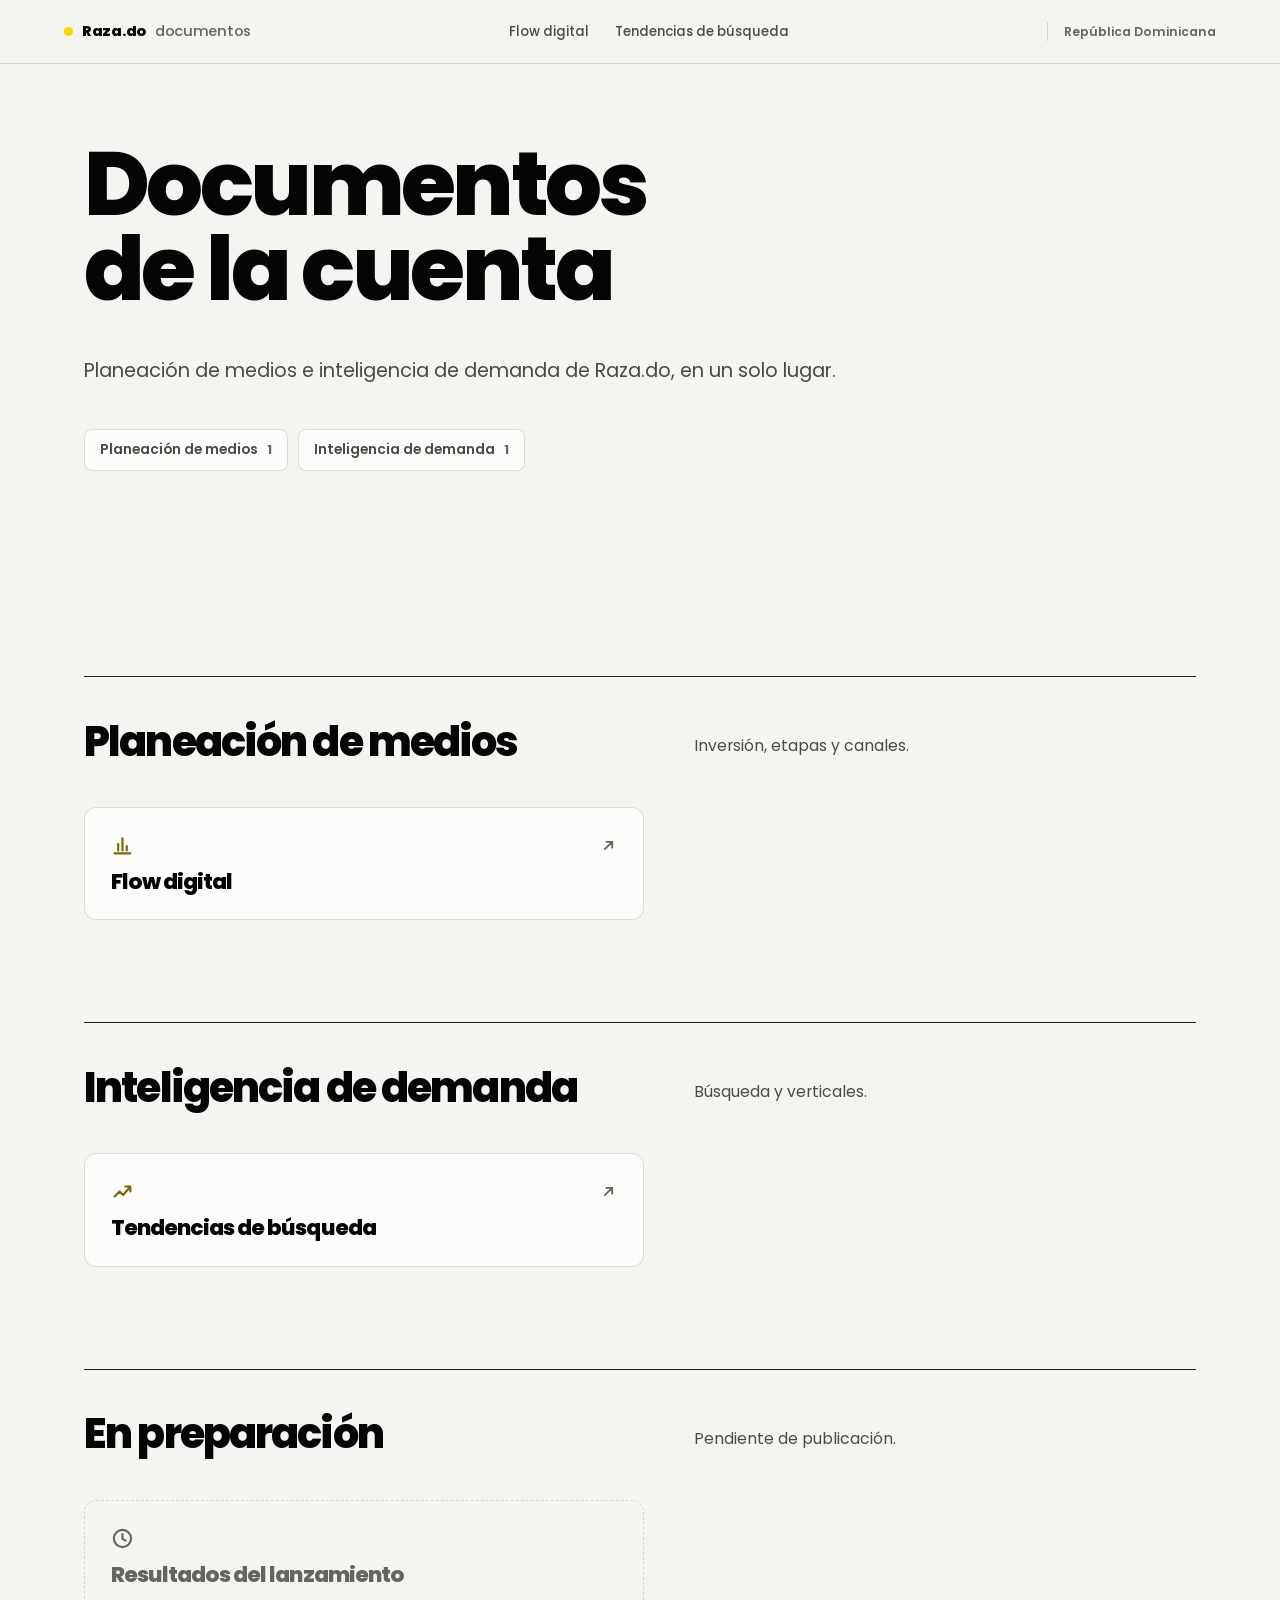
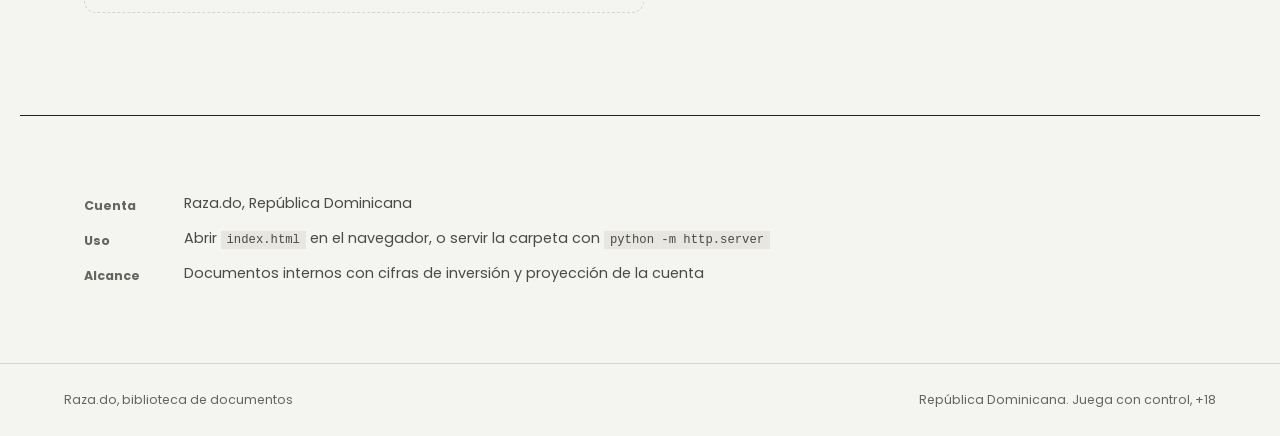
==== index.html @ d66d6b21 "Actualiza sistema visual y escenario de atribucion" ====
<!doctype html>
<html lang="es">
<head>
  <meta charset="utf-8">
  <meta name="viewport" content="width=device-width, initial-scale=1">
  <meta name="description" content="Índice de los documentos estratégicos de la cuenta Raza.do.">
  <meta name="robots" content="noindex, nofollow">
  <meta name="theme-color" content="#f4f4f1">
  <title>Raza.do | Documentos</title>
  <link rel="preconnect" href="https://fonts.gstatic.com" crossorigin>
  <link rel="stylesheet" href="https://fonts.googleapis.com/css2?family=Poppins:wght@400;500;600;700;800&display=swap">
  <link rel="stylesheet" href="assets/css/adcom.css">
  <script defer src="assets/js/adcom.js"></script>
</head>
<body>
<a class="skip-link" href="#planeacion">Ir a los documentos</a>

<header class="masthead">
  <a class="wordmark" href="index.html"><i></i>Raza.do <span>documentos</span></a>
  <nav aria-label="Documentos">
    <a href="flow-digital.html">Flow digital</a>
    <a href="tendencias-busqueda.html">Tendencias de búsqueda</a>
  </nav>
  <span class="stamp">República Dominicana</span>
</header>

<main id="top">

<section class="opening wrap">
  <h1>Documentos de la cuenta</h1>
  <p class="lede">Planeación de medios e inteligencia de demanda de Raza.do,
  en un solo lugar.</p>

  <nav class="categorias" aria-label="Categorías de documentos">
    <a href="#planeacion">Planeación de medios <b>1</b></a>
    <a href="#demanda">Inteligencia de demanda <b>1</b></a>
  </nav>
</section>

<section class="grupo wrap" id="planeacion">
  <div class="grupo-head">
    <h2>Planeación de medios</h2>
    <p>Inversión, etapas y canales.</p>
  </div>

  <div class="shelf">
    <a class="card card-breve" href="flow-digital.html">
      <span class="card-top">
        <svg class="ico ico-lg" aria-hidden="true"><use href="#i-grafico"></use></svg>
        <svg class="ico" aria-hidden="true"><use href="#i-abrir"></use></svg>
      </span>
      <h3>Flow digital</h3>
    </a>
  </div>
</section>

<section class="grupo wrap" id="demanda">
  <div class="grupo-head">
    <h2>Inteligencia de demanda</h2>
    <p>Búsqueda y verticales.</p>
  </div>

  <div class="shelf">
    <a class="card card-breve" href="tendencias-busqueda.html">
      <span class="card-top">
        <svg class="ico ico-lg" aria-hidden="true"><use href="#i-tendencia"></use></svg>
        <svg class="ico" aria-hidden="true"><use href="#i-abrir"></use></svg>
      </span>
      <h3>Tendencias de búsqueda</h3>
    </a>
  </div>
</section>

<section class="grupo wrap" id="preparacion">
  <div class="grupo-head">
    <h2>En preparación</h2>
    <p>Pendiente de publicación.</p>
  </div>

  <div class="shelf">
    <div class="card card-breve is-empty">
      <span class="card-top">
        <svg class="ico ico-lg" aria-hidden="true"><use href="#i-reloj"></use></svg>
      </span>
      <h3>Resultados del lanzamiento</h3>
    </div>
  </div>
</section>

<section class="colophon wrap">
  <dl>
    <dt>Cuenta</dt><dd>Raza.do, República Dominicana</dd>
    <dt>Uso</dt>
    <dd>Abrir <code>index.html</code> en el navegador, o servir la carpeta con
    <code>python -m http.server</code></dd>
    <dt>Alcance</dt>
    <dd>Documentos internos con cifras de inversión y proyección de la cuenta</dd>
  </dl>
</section>

</main>

<footer class="footer">
  <span>Raza.do, biblioteca de documentos</span>
  <span>República Dominicana. Juega con control, +18</span>
</footer>

</body>
</html>
---- assets/css/adcom.css ----
/* ============================================================================
   Sistema de diseño Adcom · documentos de cliente
   ----------------------------------------------------------------------------
   Poppins, el amarillo de Adcom, y DOS SUELOS: papel o tinta.

   Cada documento elige uno, en el <html>:

     <html lang="es">                      papel  (el suelo por defecto)
     <html lang="es" data-suelo="tinta">   tinta

   Los dos vienen de la casa: el framework del área digital es tinta, genius
   es papel. La estructura, la escala, los contenedores, el índice y el
   vocabulario son idénticos en los dos. Solo cambia el juego de tokens.

   LO QUE SIGUE PROHIBIDO es alternar dentro de un documento. Ese era el
   defecto de raza: oscuro, claro, oscuro, y el lector sentía que lo habían
   cambiado de sitio. Para un único momento invertido está `.slab`, una vez
   por documento, y en tinta se invierte al revés solo.

   ESTE ARCHIVO ES LA FUENTE DE VERDAD. Vive en adcom/sistema/adcom.css.
   Las copias en cada repo (assets/css/adcom.css) se generan con sync.ps1.
   No edites una copia: se sobrescribe en el siguiente sync.

   Cómo hacer un ajuste: DESIGN.md, sección "Cómo cambiar algo".
   El archivo tiene dos mitades:
     1. El vocabulario canónico. Es lo que se escribe en documentos nuevos.
     2. La capa de compatibilidad (al final). Neutraliza los nombres de clase
        de los informes viejos, para migrarlos sin reescribir su HTML.
   ========================================================================= */

/* @tokens:inicio — desde aquí hasta @tokens:fin, sync.ps1 extrae
   assets/css/adcom-tokens.css: SOLO los tokens, sin una sola regla de
   componente ni de elemento. Es lo que enlazan los documentos legados, que
   traen su propio CSS completo y no pueden recibir encima el `table`, el
   `img` ni el `h1..h4` del sistema sin que se les mueva el suelo.
   No metas reglas aquí dentro: se copian a los catorce repos. */
:root{
  /* --- marca Adcom (bloqueada, idéntica en los dos suelos) ---
     El amarillo viene del framework del área digital, que es la declaración
     canónica de la marca. Coincide con genius. El #FFC000 que aparece en
     gana, uan, yajuego y westfield es deriva y se corrige al migrar. */
  --accent:#ffd400;
  --accent-hi:#ffdf3d;          /* el amarillo al pasar el cursor */
  --accent-ink:#3d3300;         /* texto SOBRE el amarillo · 8.8:1 en los dos */

  /* ======================= SUELO PAPEL (por defecto) =======================
     Contrastes medidos, no estimados. */
  --ground:#f4f4f1;
  --fg:#050505;                 /* 18.5:1 */
  --fg-secondary:#4a4a47;       /* 8.1:1 · prosa secundaria, pasa AAA */
  --fg-muted:#656560;           /* 5.3:1 sobre el suelo y 4.7:1 sobre --sunken.
                                   Tiene que pasar en las dos: las etiquetas
                                   viven también en filas y listas activas. */
  --raised:#fcfcfa;             /* superficie elevada: la ficha */
  --sunken:#e7e6e1;             /* superficie hundida: la pista de una barra */
  --rule:rgba(5,5,5,.13);       /* regla que separa sin llamar la atención */
  --rule-strong:rgba(5,5,5,.88);/* regla que abre una sección */
  --scroll-thumb:#c6c5be;

  /* Sobre papel el amarillo de marca da 1.3:1: es inservible como texto o
     como relleno de barra. Para eso existe --accent-fg. */
  --accent-fg:#7d6800;          /* el amarillo cuando es dato o texto · 4.9:1 */
  --neg:#c2261c;                /* 5.3:1 · el dato que está mal */
  --pos:#16693a;                /* 6.1:1 · el dato que está bien */

  /* el único momento invertido de la página: el otro suelo */
  --inv-ground:#050505;
  --inv-fg:#f4f4f1;
  --inv-secondary:#aaa9a4;
  --inv-rule:rgba(244,244,241,.18);
  --inv-rule-strong:rgba(244,244,241,.85);
  --inv-accent:#ffd400;         /* sobre el slab oscuro el amarillo da 14.2:1 */

  /* --- escala de gráfico (reservada) ---
     Tres ranuras categóricas para un gráfico de varias series. NO es la
     marca: el amarillo no entra aquí, porque el lector no sabría cuándo el
     amarillo significa Adcom y cuándo significa "serie 2".
     Validada sobre todos los pares: ver DESIGN.md. */
  --serie-1:#2a78d6;
  --serie-2:#eb6834;
  --serie-3:#1baf7a;
  --serie-fg:#050505;           /* texto encima de una serie · 6.4 / 4.6 / 7.2:1 */

  /* --- rampa secuencial ---
     Para un ORDEN, no para identidades: un embudo, una escala de intensidad,
     una serie de etapas. Corre del suelo hacia el primer plano.
     Regla de texto, idéntica en los dos suelos porque la rampa siempre va en
     la misma dirección: los pasos 1 a 3 llevan --fg, el paso 4 lleva --ground.
     Medido en papel: 16.3, 11.5, 7.1 y 8.1:1. */
  --ramp-1:#e7e6e1;
  --ramp-2:#c4c3bc;
  --ramp-3:#9a9992;
  --ramp-4:#4a4a47;

  /* --- el shell de navegación lateral ---
     Mueble persistente, no contenido: los documentos de educación con menú
     lateral (rutas, tableros) llevan un riel de navegación fijo que NO seguía
     el suelo del documento en el original (sidebar negra con .main blanco), y
     aquí tampoco lo sigue. No es el mismo concepto que `.slab` — el slab es un
     momento de contenido, una vez por documento; el shell es la estructura de
     navegación, siempre presente mientras el documento tiene menú lateral.
     Contraste medido: 17.6:1, 5.6:1, 13.6:1. */
  --shell-bg:#0d0d0c;
  --shell-fg:#f4f4f1;
  --shell-fg-muted:#8a8a86;
  --shell-rule:rgba(244,244,241,.12);
  --shell-active:rgba(244,244,241,.08);

  /* --- forma ---
     Un sistema de forma con dos roles declarados, no una mezcla al gusto:
       superficies y medios  ->  --radius
       controles compactos   ->  --radius-sm
       marcas de dato        ->  0, siempre (una barra cuadrada mide mejor)
     Viene del framework del área digital (20/12px), un poco más contenido. */
  --radius:12px;
  --radius-sm:8px;

  /* --- piso tipografico ---
     Nada funcional por debajo de --fs-min, y nada de prosa por debajo de
     --fs-body-min. No era regla escrita y los informes bajaban a 9.5px en
     cabeceras de tabla y etiquetas de eje: ilegible en pantalla y peor
     impreso. El piso se fija en rem para que respete el zoom del navegador. */
  --fs-min:.75rem;              /* 12px · etiquetas, cabeceras, ejes */
  --fs-body-min:.8rem;          /* 12.8px · prosa, notas al pie, subtextos.
                                   Era .82rem. Se baja a .8 porque es lo que
                                   usa raza en sus notas de ficha, y dos
                                   decimas de pixel no son una diferencia de
                                   legibilidad: tener DOS valores para el
                                   mismo piso si lo es. */         /* 13px · prosa, notas al pie, subtextos */

  /* --- escala de titular ---
     El techo son 6rem y el tracking no baja de -.04em: por debajo de ahí las
     letras pierden su forma. Se llega a "fuerte" con TAMAÑO y peso, y con
     copy corto, no apretando el tracking. */
  --fs-display:clamp(2.6rem,7vw,6rem);
  --tk-display:-.04em;
  --lh-display:.95;


  /* --- escala de espacio ---
     Siete pasos, y cada uno tiene un trabajo. Antes había 67 valores
     verticales distintos, 40 de ellos clamp(): pares como
     clamp(18px,2.4vw,26px) y clamp(16px,2vw,26px) hacían lo mismo con 2px de
     diferencia, invisibles para el lector y caros de mantener.

     Es el mismo arreglo que el framework del área digital hizo con su
     tipografía, por la misma razón.

     La regla de jerarquía: más espacio ARRIBA de un encabezado que abajo.
     Una sección abre con --s-7 y separa su encabezado del contenido con
     --s-5, así que la apertura siempre gana. */
  --s-1:4px;                     /* dentro de una línea: icono a texto */
  --s-2:8px;                     /* dentro de un grupo: etiqueta a dato */
  --s-3:14px;                    /* elemento a elemento dentro de una ficha */
  --s-4:clamp(18px,2.4vw,26px);  /* ficha a ficha, fila a fila */
  --s-5:clamp(26px,3.4vw,44px);  /* bloque a bloque, encabezado a contenido */
  --s-6:clamp(44px,6vw,84px);    /* apertura de una sección o de una portada */
  --s-7:clamp(72px,8vw,128px);   /* entre franjas */
  --s-col:clamp(24px,4vw,64px);  /* separación entre columnas anchas */

  /* --- la tipografía ---
     Va como token para que viaje a la capa adoptable: es la señal más
     visible de que un documento es de la casa, y era justo la que no
     llegaba a los documentos que solo pueden recibir tokens. */
  --fuente:Poppins,ui-sans-serif,-apple-system,"Segoe UI",sans-serif,
    "Segoe UI Emoji","Apple Color Emoji","Noto Color Emoji";
  --fuente-mono:ui-monospace,SFMono-Regular,Menlo,Consolas,monospace;

  /* --- medida y ritmo (idéntico en los dos suelos) --- */
  --measure:68ch;               /* medida de lectura */
  --gutter:clamp(20px,5vw,72px);
  --max:1240px;
  --step:var(--s-7);            /* alias heredado del paso de franja */
  --ease:cubic-bezier(.2,.7,.3,1);
  color-scheme:light;

  /* --- alias heredados ---
     El vocabulario se escribió con --ink y --paper. Se quedan como alias de
     los roles para no reescribir catorce repos, y para que un documento que
     cambia de suelo funcione sin tocar una línea de su CSS propio. */
  --ink:var(--fg);
  --paper:var(--ground);
  --ink-secondary:var(--fg-secondary);
  --ink-muted:var(--fg-muted);
  --accent-deep:var(--accent-fg);
  --inv-text:var(--inv-fg);
  /* --- enfasis del titular ---
     Se declara como token, no como selector de ancestro: el valor que
     hereda un <em> es el del suelo MAS CERCANO, que es justo lo que
     hace falta en un documento con franjas de los dos suelos. */
  --em-fg:var(--fg);
  --em-bg:linear-gradient(transparent 58%, var(--accent) 58%);
  --em-pad:.06em

}

/* Suelo papel declarado a mano: hace falta para una franja clara dentro de un
   documento en tinta. Repite los valores de :root a propósito, porque una
   franja no puede depender de cuál sea el suelo de la página que la contiene. */
[data-suelo="papel"],.section-light,.s-light{
  --ground:#f4f4f1;
  --fg:#050505;
  --fg-secondary:#4a4a47;
  --fg-muted:#656560;
  --raised:#fcfcfa;
  --sunken:#e7e6e1;
  --rule:rgba(5,5,5,.13);
  --rule-strong:rgba(5,5,5,.88);
  --scroll-thumb:#c6c5be;
  --accent-fg:#7d6800;
  --neg:#c2261c;
  --pos:#16693a;
  --inv-ground:#050505;
  --inv-fg:#f4f4f1;
  --inv-secondary:#aaa9a4;
  --inv-rule:rgba(244,244,241,.18);
  --inv-rule-strong:rgba(244,244,241,.85);
  --inv-accent:#ffd400;
  --serie-1:#2a78d6;
  --serie-2:#eb6834;
  --serie-3:#1baf7a;
  --serie-fg:#050505;
  --ramp-1:#e7e6e1;
  --ramp-2:#c4c3bc;
  --ramp-3:#9a9992;
  --ramp-4:#4a4a47;
  color-scheme:light;
  /* Los alias se REDECLARAN en cada suelo a proposito. Un alias es una
     sustitucion que se resuelve donde se declara: si solo vive en :root,
     su valor queda congelado en el suelo de la raiz y una franja del otro
     suelo lo hereda ya resuelto, con el color contrario. */
  --ink:var(--fg);
  --paper:var(--ground);
  --ink-secondary:var(--fg-secondary);
  --ink-muted:var(--fg-muted);
  --accent-deep:var(--accent-fg);
  --inv-text:var(--inv-fg);
  /* --- enfasis del titular ---
     Se declara como token, no como selector de ancestro: el valor que
     hereda un <em> es el del suelo MAS CERCANO, que es justo lo que
     hace falta en un documento con franjas de los dos suelos. */
  --em-fg:var(--fg);
  --em-bg:linear-gradient(transparent 58%, var(--accent) 58%);
  --em-pad:.06em
}

/* ========================== SUELO TINTA ===================================
   Los mismos roles, resueltos contra un suelo oscuro. Se activa con
   data-suelo="tinta" en el <html>. Nada más cambia. */
[data-suelo="tinta"],.section-dark,.s-dark{
  --ground:#050505;
  --fg:#f4f4f1;                 /* 18.5:1 · nunca #fff puro */
  --fg-secondary:#aaa9a4;       /* 8.7:1 · el mismo que usa el .slab de genius */
  --fg-muted:#949289;           /* 6.5:1 sobre el suelo y 4.9:1 sobre --sunken */
  --raised:#141413;
  --sunken:#262624;
  --rule:rgba(244,244,241,.18);
  --rule-strong:rgba(244,244,241,.85);
  --scroll-thumb:#3a3a37;

  /* Aquí el amarillo de marca YA es legible: 14.2:1 sobre el suelo. El
     amarillo de dato y el de marca son el mismo, y por eso este suelo se ve
     más asertivo que el papel. Es la razón de ser de este suelo. */
  --accent-fg:var(--accent);
  --neg:#ff6b6b;                /* 7.3:1 · #c2261c se queda en 3.5:1 aquí */
  --pos:#2fb574;                /* 7.7:1 · #16693a se queda en 3.0:1 aquí */

  --inv-ground:#f4f4f1;
  --inv-fg:#050505;
  --inv-secondary:#4a4a47;
  --inv-rule:rgba(5,5,5,.16);
  --inv-rule-strong:rgba(5,5,5,.88);
  --inv-accent:#7d6800;         /* aquí el slab es CLARO: el amarillo de marca
                                   daría 1.3:1 encima, así que va el profundo */

  /* los mismos tres hues, escalonados para el suelo oscuro */
  --serie-1:#3987e5;
  --serie-2:#d95926;
  --serie-3:#199e70;
  --serie-fg:#050505;           /* 5.6 / 5.3 / 6.0:1 */

  /* la misma rampa, del suelo oscuro hacia el primer plano claro.
     Medido: 13.8, 9.7, 4.9 y 8.7:1 con la misma regla de texto. */
  --ramp-1:#262624;
  --ramp-2:#3f3e3b;
  --ramp-3:#6b6a64;
  --ramp-4:#aaa9a4;

  color-scheme:dark;
  /* Los alias se REDECLARAN en cada suelo a proposito. Un alias es una
     sustitucion que se resuelve donde se declara: si solo vive en :root,
     su valor queda congelado en el suelo de la raiz y una franja del otro
     suelo lo hereda ya resuelto, con el color contrario. */
  --ink:var(--fg);
  --paper:var(--ground);
  --ink-secondary:var(--fg-secondary);
  --ink-muted:var(--fg-muted);
  --accent-deep:var(--accent-fg);
  --inv-text:var(--inv-fg);
  /* Aqui el amarillo si puede ser texto: 14.2:1 sobre el suelo. Es el
     enfasis que tenia el raza original. */
  --em-fg:var(--accent);
  --em-bg:none;
  --em-pad:0
}
/* @tokens:fin */

/* ---------------------------------------------------------------- base --- */
*,*::before,*::after{box-sizing:border-box}
html{-webkit-text-size-adjust:100%}
@media (prefers-reduced-motion:no-preference){ html{scroll-behavior:smooth} }

body{
  margin:0;
  background:var(--paper);
  color:var(--ink);
  font-family:var(--fuente);
  font-size:17px;
  line-height:1.6;
  -webkit-font-smoothing:antialiased
}

/* Las superficies que no dibujamos también son parte del diseño.
   Selección, caret, scrollbar y anillo de foco vienen con defaults del
   navegador que no pertenecen a ningún sistema. Se visten desde la paleta. */
::selection{background:var(--accent); color:var(--accent-ink)}
html{caret-color:var(--ink); accent-color:var(--ink)}
::-webkit-scrollbar{width:12px; height:12px}
::-webkit-scrollbar-track{background:var(--sunken)}
::-webkit-scrollbar-thumb{background:var(--scroll-thumb); border:3px solid var(--sunken); border-radius:99px}
::-webkit-scrollbar-thumb:hover{background:var(--ink-secondary)}
html{scrollbar-color:var(--scroll-thumb) var(--sunken); scrollbar-width:thin}
:focus-visible{outline:2px solid var(--ink); outline-offset:3px; border-radius:2px}

img{display:block; max-width:100%}
h1,h2,h3,h4{margin:0; font-weight:800; letter-spacing:-.045em; line-height:1.03; text-wrap:balance}
p{margin:0; text-wrap:pretty}
strong,b{font-weight:700}
a{color:inherit; text-decoration-thickness:1px; text-underline-offset:3px}
button,input,select,textarea{font:inherit}
.tnum{font-variant-numeric:tabular-nums}
.sr-only{position:absolute; width:1px; height:1px; padding:0; margin:-1px;
  overflow:hidden; clip:rect(0 0 0 0); white-space:nowrap; border:0}

/* Que las anclas de categoría no queden debajo de la cabecera fija. */
[id]{scroll-margin-top:88px}

.skip-link{
  position:fixed; top:10px; left:10px; z-index:120; transform:translateY(-180%);
  background:var(--accent); color:var(--accent-ink); padding:12px 18px;
  border-radius:var(--radius-sm);
  font-weight:600; font-size:.85rem; text-decoration:none
}
.skip-link:focus{transform:translateY(0)}

/* ------------------------------------------------------------- cabecera --- */
.masthead{
  position:sticky; top:0; z-index:60;
  display:flex; align-items:center; justify-content:space-between; gap:24px;
  height:64px; padding-inline:var(--gutter);
  background:color-mix(in srgb, var(--paper) 86%, transparent);
  backdrop-filter:blur(14px); -webkit-backdrop-filter:blur(14px);
  border-bottom:1px solid var(--rule)
}
.wordmark{
  display:inline-flex; align-items:center; gap:9px; text-decoration:none;
  font-weight:800; font-size:.92rem; letter-spacing:-.02em; white-space:nowrap
}
.wordmark i{width:9px; height:9px; border-radius:50%; background:var(--accent); flex:0 0 auto}
.wordmark img{height:20px; width:auto; flex:0 0 auto}
.wordmark span{color:var(--ink-muted); font-weight:500}
.masthead nav{display:flex; gap:var(--s-4); font-size:.83rem; font-weight:500; min-width:0}
.masthead nav a{color:var(--ink-secondary); text-decoration:none; white-space:nowrap;
  transition:color .2s var(--ease)}
.masthead nav a:hover{color:var(--ink)}
.masthead nav a[aria-current]{color:var(--ink); font-weight:700}
.masthead .stamp{font-size:.76rem; font-weight:600; color:var(--ink-muted);
  border-left:1px solid var(--rule); padding-left:16px; white-space:nowrap}
@media (max-width:1000px){ .masthead nav{display:none} }
@media (max-width:520px){ .masthead .stamp{display:none} }

/* volver al índice desde un documento interno */
.al-indice{
  display:inline-flex; align-items:center; gap:8px; text-decoration:none;
  font-size:.82rem; font-weight:700; color:var(--ink-secondary);
  transition:color .2s var(--ease)
}
.al-indice:hover{color:var(--ink)}

/* --------------------------------------------------------------- iconos ---
   Iconos DIBUJADOS, no glifos. Un `↗` o un `!` de texto se renderiza con la
   fuente de cada sistema: cambia de peso, de tamaño y a veces sale en color de
   emoji. Un icono del sistema tiene un solo trazo y hereda el color del texto.

   El juego vive en adcom.js, que inyecta un <symbol> por icono una sola vez.
   Se usa así, y el rótulo de texto SIEMPRE va al lado:

     <span class="go">Abrir <svg class="ico" aria-hidden="true">
       <use href="#i-abrir"></use></svg></span>

   Si el JS no corre no hay icono, y no pasa nada: son decorativos y el texto
   dice lo mismo. Por eso van aria-hidden y nunca solos. */
.ico{
  width:1em; height:1em; flex:0 0 auto;
  fill:none; stroke:currentColor; stroke-width:1.7;
  stroke-linecap:round; stroke-linejoin:round;
  vertical-align:-.12em
}
.ico-sm{width:.85em; height:.85em}
.ico-lg{width:1.35em; height:1.35em; stroke-width:1.5}

/* -------------------------------------------------------------- botones ---
   Rectangulares, como todo el sistema. El primario es tinta llena (papel
   sobre tinta, 18.5:1); el fantasma es una regla. Ninguno usa el amarillo
   de fondo: a 1.3:1 el borde del botón desaparecería. */
.button{
  display:inline-flex; align-items:center; justify-content:center; gap:10px;
  min-height:46px; padding:0 20px; border:1px solid var(--ink);
  border-radius:var(--radius-sm);
  font-size:.86rem; font-weight:700; text-decoration:none; cursor:pointer;
  white-space:nowrap;
  transition:background .2s var(--ease), color .2s var(--ease)
}
.button-primary{background:var(--accent); border-color:var(--accent); color:var(--accent-ink)}
.button-primary:hover{background:var(--accent-hi); border-color:var(--accent-hi)}
.button-ghost{background:none; color:var(--ink)}
.button-ghost:hover{background:var(--sunken)}
.button[disabled]{opacity:.45; cursor:not-allowed}
.acciones{display:flex; flex-wrap:wrap; gap:12px}

/* -------------------------------------------------------------- franjas ---
   Un documento largo se lee mejor por capítulos, y la franja ES el capítulo:
   una sección que declara su propio suelo y lo pinta de borde a borde.

     <section class="franja" data-suelo="tinta">
       <div class="wrap"> ... </div>
     </section>

   Los tokens se heredan, así que todo lo de adentro (fichas, barras, tablas,
   gráficos, el amarillo de dato) resuelve con el contraste correcto sin
   escribir una regla más.

   LA REGLA: la franja es un ritmo, no un parche.
     · Alterna de forma regular, no aleatoria. Si el lector no puede predecir
       el patrón, siente que lo cambiaron de sitio: ese era el problema de
       raza, no el color.
     · Cada franja tiene contenido para leerse como capítulo. Dos párrafos en
       otro suelo no son un capítulo, son una raya.
     · Dos franjas seguidas del mismo suelo son una sola franja.
     · El `.slab` es otra cosa: un momento invertido dentro de una franja, una
       vez por documento. No se usan los dos para lo mismo. */
[data-suelo],.section-dark,.section-light,.s-dark,.s-light{
  background:var(--ground); color:var(--fg)
}
.franja{padding-block:var(--step)}
/* la primera franja del documento arranca pegada a la cabecera */
main > .franja:first-child{padding-top:var(--s-6)}

/* ----------------------------------------------------------- estructura --- */
.wrap{max-width:var(--max); margin-inline:auto; padding-inline:var(--gutter)}
.band{padding-block:var(--step)}
.band + .band{padding-top:0}
.lede{max-width:var(--measure); color:var(--ink-secondary); font-size:1.075rem}
.note{max-width:var(--measure); color:var(--ink-muted); font-size:.9rem; line-height:1.55}
.head{margin-bottom:var(--s-5)}
.head h2{font-size:clamp(1.9rem,4.2vw,3.4rem); max-width:20ch}
.head .lede{margin-top:18px}
.divider{border:0; border-top:1px solid var(--rule-strong); margin:0 0 var(--s-5)}

/* ------------------------------------------------------------- portada --- */
.opening{padding-top:var(--s-6); padding-bottom:var(--step)}
/* El titular de portada usa la escala de display: grande, pesado y corto.
   `text-wrap:balance` reparte las líneas, así que no hace falta partirlo a
   mano con <br>. */
.opening h1,.display{
  font-size:var(--fs-display);
  letter-spacing:var(--tk-display);
  line-height:var(--lh-display);
  max-width:18ch
}
/* --------------------------------------------------------------- énfasis ---
   Una palabra destacada dentro de un titular. Nunca con otra familia ni con
   una itálica suelta: eso se lee como error, no como énfasis.

   Cada suelo lleva su versión, y no por gusto:
     papel  ->  subrayado de acento. El amarillo da 1.3:1 como texto aquí.
     tinta  ->  el amarillo directo. Da 14.2:1, y es el énfasis que tenía el
                raza original ("Tres resultados posibles" en amarillo). */
/* Sin lista de clases de contenedor. La lista anterior nombraba doce
   envoltorios (.opening, .head, .hero, .trends-hero, .s-head...) y por eso
   fallaba: el <em> de `section.rule-intro` en raza no estaba en la lista, se
   quedaba sin regla y salia en italica suelta, que es justo lo que el sistema
   prohibe. Mantener una lista de nombres de contenedor ES el problema de los
   ochenta documentos con ochenta nombres. Un <em> dentro de un titular es un
   enfasis, y punto. */
:is(h1,h2,h3,.display) em,.portada h1 em{
  font-style:normal;
  color:var(--em-fg);
  background:var(--em-bg);
  padding-inline:var(--em-pad);
  box-decoration-break:clone; -webkit-box-decoration-break:clone
}
.opening .lede{margin-top:var(--s-5); font-size:clamp(1.05rem,1.55vw,1.22rem);max-width:var(--measure)}
.opening-meta{
  display:flex; flex-wrap:wrap; gap:22px var(--s-col);
  margin-top:var(--s-5); padding-top:22px; border-top:1px solid var(--rule);
  font-size:.82rem; color:var(--ink-muted)
}
.opening-meta div{display:grid; gap:3px}
.opening-meta b{font-weight:700; color:var(--ink); font-size:1.05rem;
  font-variant-numeric:tabular-nums; letter-spacing:-.03em}

/* =========================================================================
   ÍNDICE CON CATEGORÍAS
   La navegación de categorías no es decoración: lleva el conteo real y salta
   al grupo. Por eso se queda, mientras que la etiqueta numerada (01/02/03)
   se fue: el orden de los grupos no le dice nada al lector.
   ========================================================================= */
.categorias{
  display:flex; flex-wrap:wrap; gap:10px;
  margin-top:var(--s-5)
}
.categorias a{
  display:inline-flex; align-items:baseline; gap:9px; text-decoration:none;
  padding:9px 15px; border:1px solid var(--rule); border-radius:var(--radius-sm);
  background:var(--raised);
  font-size:.86rem; font-weight:600; color:var(--ink-secondary);
  transition:border-color .2s var(--ease), color .2s var(--ease)
}
.categorias a:hover{border-color:var(--ink); color:var(--ink)}
.categorias a b{font-weight:700; font-size:.78rem; color:var(--ink-muted);
  font-variant-numeric:tabular-nums}
.categorias a:hover b{color:var(--accent-deep)}
/* la categoría que el lector tiene en pantalla. adcom.js pone el atributo. */
.categorias a[aria-current]{border-color:var(--ink); color:var(--ink);
  box-shadow:inset 0 -2px 0 var(--accent)}
.categorias a[aria-current] b{color:var(--accent-deep)}

/* un grupo de documentos: la categoría */
.grupo{padding-block:var(--step)}
.grupo + .grupo{padding-top:0}
.grupo-head{
  display:grid; gap:14px; align-items:end;
  padding-top:var(--s-5); margin-bottom:var(--s-5);
  border-top:1px solid var(--rule-strong)
}
.grupo-head h2{font-size:clamp(1.6rem,3.4vw,2.6rem)}
.grupo-head p{max-width:var(--measure); color:var(--ink-secondary); font-size:.98rem}
@media (min-width:900px){
  .grupo-head{grid-template-columns:minmax(0,1fr) minmax(0,.9fr);
    gap:var(--s-col)}
  .grupo-head p{padding-bottom:.35em}
}

/* @tipografia:inicio — la UNICA regla de elemento desnudo de la capa
   adoptable, y va aquí a propósito.

   El resto de esta capa está acotado por clase porque un documento legado
   trae sus tablas, sus titulares y sus tarjetas ya resueltos, y una regla
   sobre `table` o `img` le movería cosas que estaban bien. La familia del
   cuerpo es distinta: es precisamente lo que se quiere estandarizar, y es la
   señal más visible de que un documento pertenece a la casa. Un documento
   que declare su propia familia sigue ganando, porque su hoja carga después.

   Hace falta enlazar la fuente en el <head> del documento:
     <link rel="preconnect" href="https://fonts.gstatic.com" crossorigin>
     <link rel="stylesheet" href="https://fonts.googleapis.com/css2?family=Poppins:wght@400;500;600;700;800&display=swap">
   Sin el enlace, la pila cae en la del sistema operativo y no falla nada,
   pero el documento no se ve de la casa. */
body{font-family:var(--fuente)}
/* En el telefono una tabla ancha se desplaza DENTRO DE SI, no arrastra la
   pagina. El sistema le pone min-width:620px para que las columnas no se
   aplasten, y eso, sin contenedor propio, sacaba el cuerpo entero de la
   ventana: medido, 390px de ventana contra 636 de tabla. Convertida en su
   propio contenedor de scroll, la regla de los 620 sigue valiendo y el
   cuerpo deja de moverse.

   Va aqui, en la capa adoptable, porque los documentos que mas tablas tienen
   son justo los que solo pueden recibir tokens. */
@media (max-width:560px){
  table{display:block; overflow-x:auto; -webkit-overflow-scrolling:touch}
}
/* El navegador le da a <small> el 80% del tamano heredado, asi que dentro de
   una etiqueta que ya esta en el piso (12px) cae a 10px. El piso deja de ser
   un piso. Se fija: <small> es letra pequena, no letra ilegible.

   Es el segundo y ultimo selector de elemento desnudo de esta capa, y va por
   la misma razon que el primero: corrige algo que el documento no eligio,
   sino que heredo del navegador. */
small{font-size:var(--fs-min)}
/* @tipografia:fin */

/* @portada:inicio — sync.ps1 copia desde aquí hasta @portada:fin al final de
   adcom-tokens.css, para que un documento legado pueda adoptar la portada sin
   recibir la capa de componentes completa. Todo va acotado por clase o por el
   atributo canónico de suelo: ni un selector de elemento desnudo. */

/* Un suelo declarado tiene que PINTARSE. En adcom.css eso lo hace la regla de
   franja del vocabulario base, que un documento legado no recibe. Sin ella,
   data-suelo="tinta" cambia los tokens (el texto se vuelve claro) pero nadie
   pinta el fondo: queda texto claro sobre blanco. Va solo el ATRIBUTO
   canónico, no los nombres de clase heredados, porque un documento legado
   recibe data-suelo únicamente donde se lo pongo a mano. */
[data-suelo]{background:var(--ground); color:var(--fg)}

/* -------------------------------------------------------------- portada ---
   La portada del documento: la pieza que fija el carácter. Titular grande, el
   amarillo como marcador sobre UNA PARTE del titular, entradilla, acciones, la
   tira de cifras y la pieza gráfica al lado.

   Estaba escrita en raza/styles.css, en un repo solo. Por eso ningún otro
   documento se le parecía. Aquí es vocabulario.

   Son DOS niveles, como cualquier franja del sistema:
     .portada       sangra de borde a borde y pinta su suelo
     .portada-wrap  acota el contenido a --max y lo centra
   Meter la rejilla directamente en .portada deja el contenido pegado a los
   bordes de la pantalla, y poner el max-width en la columna de texto la
   centra DENTRO de su columna, que no es lo mismo. */
.portada{
  /* El inset horizontal va AQUI, en el elemento que pinta: el contenido no
     debe tocar nunca el borde de la pintura. Si el canal se pone en el
     envoltorio, el fondo llega hasta el borde y el detector lo canta.
     Simetrico: una portada que es solo titular no puede dejar una franja
     vacia debajo. Cuando hay cifras, son ellas las que agregan su aire. */
  padding:var(--s-6) var(--gutter);
  background:var(--ground); color:var(--fg)
}
.portada-wrap{
  max-width:var(--max); margin-inline:auto;
  display:grid; gap:var(--s-col); align-items:end;
  grid-template-columns:minmax(0,1fr) minmax(0,.62fr)
}
/* Sin pieza gráfica la copia toma todo el ancho, sin dejar una columna vacía
   ni obligar a buscar una foto de relleno. */
.portada-wrap:not(:has(.portada-visual)){grid-template-columns:minmax(0,1fr)}
.portada-copy{min-width:0}

/* El antetítulo: cliente y tipo de documento. Ubica, no compite. */
/* Corto, siempre: en mayúsculas la lectura se degrada con la longitud. Si no
   cabe en unas tres palabras, la fecha y el detalle van en la entradilla. */
.portada-kicker{
  display:block; margin-bottom:var(--s-4);
  font-size:.78rem; font-weight:600;
  color:var(--fg-muted)
}
.portada h1{
  font-size:var(--fs-display);
  letter-spacing:var(--tk-display);
  line-height:var(--lh-display);
  max-width:18ch
}
/* El marcador amarillo. Arranca al 58% de la altura para que se lea como
   trazo y no como fondo, y clona la decoración para cortarse bien al pasar
   de línea. El <em> NO es énfasis tipográfico: es el marcador. */
.portada-lede{
  max-width:var(--measure); margin-top:var(--s-5);
  color:var(--fg-secondary); font-size:clamp(1.05rem,1.55vw,1.22rem)
}
.portada-lede b{color:var(--fg)}
.portada-acciones{display:flex; flex-wrap:wrap; gap:12px; margin-top:var(--s-5)}

/* La tira de cifras es OPCIONAL, y la excepcion antes que la regla.
   Va solo cuando el documento tiene dos o tres cifras que son su titular:
   la inversion, el cumplimiento, el CPL. Si hay que estrujarse para llenarla
   ("1 vista por pieza"), no va. La portada aloja el titulo; los datos se
   rinden mas abajo, donde tienen su tabla y su contexto.

   En rejilla y no en flex, para que las columnas midan igual y el aire entre
   ellas sea real: en flex, dos cifras largas se tocaban. */
.portada-cifras{
  display:grid; gap:var(--s-5) var(--s-6);
  grid-template-columns:repeat(auto-fit,minmax(min(100%,160px),1fr));
  margin:var(--s-6) 0 0; padding-top:var(--s-5);
  border-top:1px solid var(--rule)
}
.portada-cifras div{display:grid; gap:3px; min-width:0; padding:0; background:none; border:0}
.portada-cifras dt{font-size:.82rem; color:var(--fg-muted); font-weight:500; order:2}
.portada-cifras dd{
  margin:0; color:var(--fg); font-size:1.35rem; font-weight:800;
  letter-spacing:-.02em; order:1
}
/* La línea de apoyo de una cifra (contra qué se compara). Dentro del dd, para
   que quede pegada a su número. Los informes la traían en
   rgba(255,255,255,.35): 3.05:1 sobre el suelo oscuro. */
.portada-cifras dd small{
  display:block; margin-top:4px;
  font-size:.8rem; font-weight:400; letter-spacing:0; color:var(--fg-muted)
}
.portada-cifras dd small b{color:var(--fg-secondary); font-weight:700}

.portada-visual{position:relative; min-height:0; display:grid; place-items:center}
.portada-pieza{width:min(100%,420px); z-index:1}
/* Los anillos: forma, y quietos. Una rotación infinita no informa nada. */
.orbita{
  position:absolute; border:1px dashed var(--rule); border-radius:50%;
  pointer-events:none
}
.orbita-1{width:min(92%,520px); aspect-ratio:1}
.orbita-2{width:min(112%,640px); aspect-ratio:1}
@media (max-width:820px){
  .portada-wrap{grid-template-columns:minmax(0,1fr); align-items:start}
  .portada-pieza{max-width:420px}
  .orbita{display:none}
}
@media print{
  .portada-wrap{grid-template-columns:minmax(0,1fr)}
  .portada-acciones,.orbita{display:none}
}
/* @portada:fin */

/* @cuerpo:inicio — componentes de CUERPO adoptables. Igual que la portada:
   todo acotado por clase, ni un selector de elemento desnudo, y con nombres
   nuevos (cero colision comprobada) para que el CSS propio del documento no
   tenga con quien pelear.

   Estos son los patrones que el censo encontro repetidos en mas de la mitad
   de los documentos, cada uno escrito a mano y distinto:
     etiqueta/chip 90%, ficha 87%, cifra 65%, tabla 63%, titulillo 58%,
     aviso 54%. */

/* ------------------------------------------------- titulillo de seccion ---
   Abre una seccion. Es tipografia, NO una pastilla de color: gana lo tenia
   como recuadro amarillo en mayusculas y eso compite con el titular de la
   portada en vez de subordinarse a el. El amarillo va en el <em>, igual que
   en la portada, y sobre una parte.

     <div class="titulo-seccion">
       <h2>Donde se puso <em>la plata</em></h2>
       <p>El complemento del titular, si hace falta.</p>
     </div>

   El parrafo va al lado en pantalla ancha, no debajo: es complemento del
   titular y tiene que leerse con el. */
.titulo-seccion{
  display:grid; gap:var(--s-4) var(--s-col); align-items:start;
  grid-template-columns:minmax(0,1fr);
  margin:0 0 var(--s-5)
}
.titulo-seccion:has(> p){grid-template-columns:minmax(0,1.15fr) minmax(0,.85fr)}
.titulo-seccion h2{
  margin:0; font-size:clamp(1.6rem,3.4vw,2.6rem);
  letter-spacing:-.035em; line-height:1.05; max-width:22ch; text-wrap:balance
}
.titulo-seccion > p{
  margin:0; max-width:46ch; color:var(--fg-secondary);
  font-size:clamp(.95rem,1.2vw,1.05rem); align-self:end
}
.titulo-seccion > p b{color:var(--fg)}

/* -------------------------------------------------------------- la ficha ---
   Superficie elevada con una regla fina. Se distingue por eso, NO por una
   franja de color al borde ni por un fondo hundido: un fondo igual al de la
   pagina no eleva nada, y la franja sobre esquina redonda se lee como
   pestana suelta.

     <article class="panel-dato"> … </article>
     <article class="panel-dato es-acento"> … </article>   una sola por grupo */
.panel-dato{
  background:var(--raised); border:1px solid var(--rule);
  border-radius:var(--radius); padding:var(--s-5)
}
/* El acento se aplica al RELLENO, no al borde: una ficha amarilla entera
   destaca de verdad, y su texto tiene pareja definida (--accent-ink, 8.8:1).
   Se usa una vez por grupo, si no deja de destacar. */
.panel-dato.es-acento{
  background:var(--accent); border-color:var(--accent); color:var(--accent-ink)
}
.panel-dato.es-acento :is(h2,h3,h4,strong,b){color:var(--accent-ink)}

/* --------------------------------------------------------- tira de cifras ---
   Dos o tres cifras en fila, con una regla arriba. Las mismas reglas que la
   tira de la portada, para que una cifra se lea igual en toda la casa. */
.tira-cifras{
  display:grid; gap:var(--s-5) var(--s-6);
  grid-template-columns:repeat(auto-fit,minmax(min(100%,160px),1fr));
  margin:var(--s-5) 0 0; padding-top:var(--s-5);
  border-top:1px solid var(--rule)
}
.tira-cifras div{display:grid; gap:3px; min-width:0}
.tira-cifras dt{font-size:var(--fs-min); color:var(--fg-muted); font-weight:500; order:2}
.tira-cifras dd{
  margin:0; color:var(--fg); font-size:clamp(1.3rem,2.4vw,1.9rem);
  font-weight:800; letter-spacing:-.02em; order:1
}
.tira-cifras dd small{
  display:block; margin-top:4px; font-size:var(--fs-body-min);
  font-weight:400; letter-spacing:0; color:var(--fg-muted)
}
.tira-cifras dd small b{color:var(--fg-secondary); font-weight:700}

/* ------------------------------------------------------------- el rotulo ---
   La etiqueta corta: un estado, un canal, un periodo. En minuscula: en
   versales la lectura se degrada, y estas acaban llevando frases. */
.rotulo{
  display:inline-block; padding:4px 10px;
  border:1px solid var(--rule); border-radius:var(--radius-sm);
  font-size:var(--fs-min); font-weight:600; color:var(--fg-secondary);
  background:var(--raised)
}
.rotulo.es-acento{background:var(--accent); border-color:var(--accent); color:var(--accent-ink)}
.rotulo.es-bien{color:var(--pos)}
.rotulo.es-mal{color:var(--neg)}

/* ------------------------------------------------------------- el aviso ---
   Lo que hay que leer aunque se salte el resto. Enmarcado con el acento
   COMPLETO, no con una barra lateral gruesa: la barra sobre esquina redonda
   se lee como pestana, y es un patron fechado. */
.bloque-aviso{
  border:1px solid var(--accent); border-radius:var(--radius);
  padding:var(--s-5); background:var(--raised); color:var(--fg-secondary)
}
.bloque-aviso :is(h2,h3,h4){margin:0 0 8px; font-size:1.05rem; color:var(--fg)}
.bloque-aviso b,.bloque-aviso strong{color:var(--fg)}

/* ------------------------------------------------------------- la tabla ---
   Abierta. Sin caja, sin esquina redonda, sin cabecera de relleno oscuro:
   la estructura la da la regla bajo el encabezado. El relleno oscuro con
   texto en rol es lo que producia cabeceras invisibles al imprimir. */
.tabla-abierta{overflow-x:auto; margin:var(--s-5) 0}
.tabla-abierta table{width:100%; border-collapse:collapse}
.tabla-abierta th{
  text-align:left; font-size:var(--fs-min); font-weight:700; color:var(--fg-muted);
  text-transform:none; padding:0 14px 12px 0;
  border-bottom:1px solid var(--rule-strong); white-space:nowrap
}
.tabla-abierta td{
  padding:12px 14px 12px 0; color:var(--fg-secondary);
  border-bottom:1px solid var(--rule); vertical-align:top
}
.tabla-abierta tr:last-child td{border-bottom:0}
.tabla-abierta .es-total td{color:var(--fg); font-weight:800; border-top:1px solid var(--rule-strong)}
/* Las marcas de dato no redondean: una barra cuadrada mide mejor. */
.tabla-abierta .barra{height:6px; background:var(--sunken); border-radius:0}
.tabla-abierta .barra i{display:block; height:100%; background:var(--accent-fg)}

@media (max-width:820px){
  .titulo-seccion:has(> p){grid-template-columns:minmax(0,1fr)}
}
/* @cuerpo:fin */

/* --------------------------------------------------------------- fichas --- */
.shelf{display:grid; gap:var(--s-4);
  grid-template-columns:repeat(auto-fit,minmax(min(100%,290px),1fr))}
/* Una categoría con un solo documento no lo estira a todo el ancho: sigue
   siendo una ficha, no un cartel. */
.shelf > .card:only-child{max-width:560px}
.card{display:grid; align-content:start; gap:14px; padding:var(--s-5);
  background:var(--raised); border:1px solid var(--rule); border-radius:var(--radius);
  text-decoration:none; color:inherit;
  transition:border-color .25s var(--ease), transform .25s var(--ease)}
@media (prefers-reduced-motion:no-preference){
  a.card:hover{transform:translateY(-3px); border-color:var(--ink)}
}
a.card:focus-visible{border-color:var(--ink)}
/* la clase de documento, que es lo que el lector busca primero */
.card .kind{font-size:.78rem; font-weight:700; color:var(--ink-muted)}
.card h2,.card h3{font-size:clamp(1.28rem,2.1vw,1.75rem)}
.card p{color:var(--ink-secondary); font-size:var(--fs-body-min)}
/* los datos del documento, no una fila de tarjetas dentro de la tarjeta */
.card dl{display:flex; flex-wrap:wrap; gap:14px 24px; margin:4px 0 0; padding-top:16px;
  border-top:1px solid var(--rule)}
.card dl > div{min-width:0}
.card dt{font-size:.75rem; color:var(--ink-muted); font-weight:600}
.card dd{margin:3px 0 0; font-weight:700; font-size:.95rem; font-variant-numeric:tabular-nums;
  letter-spacing:-.02em}
.card .go{display:inline-flex; align-items:center; gap:8px; font-size:.82rem; font-weight:700}
.card .go .ico,.card .go svg{transition:transform .25s var(--ease)}
@media (prefers-reduced-motion:no-preference){ a.card:hover .go svg{transform:translate(3px,-3px)} }
/* --------------------------------------------------------- ficha breve ---
   El patrón por defecto del índice: el documento y su enlace, y nada más.

   El índice NO argumenta, aloja. El lector está eligiendo a dónde ir, no
   leyendo el informe: una bajada, una fecha y tres cifras por ficha le dan
   trabajo de lectura antes de haber entrado a ningún sitio, y en una
   biblioteca de quince documentos eso convierte la puerta de entrada en un
   muro. El nombre del documento y su icono de tipo alcanzan.

     <a class="card card-breve" href="ruta-estrategica.html">
       <span class="card-top">
         <svg class="ico ico-lg" aria-hidden="true"><use href="#i-ruta"></use></svg>
         <svg class="ico" aria-hidden="true"><use href="#i-abrir"></use></svg>
       </span>
       <h3>Ruta estratégica</h3>
     </a>

   Iconos de tipo: `i-ruta` `i-grafico` `i-tendencia` `i-documento` `i-tabla`
   `i-pieza` `i-buscar` `i-reloj`.

   Regla: `.kind` O categorías, nunca los dos. Si las fichas viven dentro de un
   `.grupo` que ya se llama "Informes", repetir "Informe" en cada ficha no
   agrega nada. `.kind` es para un índice sin grupos, como el de genius. */
.card-breve{padding:var(--s-4); gap:var(--s-3)}
.card-breve h2,.card-breve h3{font-size:clamp(1.1rem,1.7vw,1.35rem)}
.card-breve .go{margin-top:2px}
/* la fila de arriba: el tipo a la izquierda, la salida a la derecha */
.card-top{
  display:flex; align-items:center; justify-content:space-between; gap:var(--s-3);
  color:var(--fg-muted)
}
.card-top .ico-lg{color:var(--accent-fg)}
.card-top .ico:last-child{transition:transform .25s var(--ease)}
@media (prefers-reduced-motion:no-preference){
  a.card:hover .card-top .ico:last-child{transform:translate(2px,-2px)}
}
.card.is-empty .card-top,.card.is-empty .card-top .ico-lg{color:var(--fg-muted)}

/* el estado vacío: existe, y dice cómo se llena */
.card.is-empty{background:none; border-style:dashed}
.card.is-empty h2,.card.is-empty h3,.card.is-empty p{color:var(--ink-muted)}

/* Toda superficie del sistema comparte el mismo redondeo. Se declara aquí en
   una lista para que no se olvide ninguna al agregar un componente: si algo
   tiene fondo o borde propio, va en esta lista o lleva --radius en su regla. */
.chart-shell,.table-wrap,.empty-state,.filters,.specific-explorer,
.universe-card,.channel-card,.journey-card,.insight-panel,.performance-panel,
.trend-chart-shell,.signal-table-wrap{border-radius:var(--radius)}
.filters select,.filters input,.reset-button,.term-button,
.opcion,.categorias a,.category-nav a,.button{border-radius:var(--radius-sm)}
/* las marcas de dato NO redondean: una barra cuadrada mide mejor */
.bar-track,.bar-track i,.share-bar,.share-bar i,.demand-track,.demand-track i,
.ranking-track,.ranking-track i,.funnel-level,.legend i,.legend-swatch,
.table-dot,.mini-month i,.signal-bars i,.channel-icon{border-radius:0}

/* ---------------------------------------------------------- menú lateral ---
   Para un documento largo de Operate (una ruta estratégica, un tablero) que
   necesita orientación constante: qué sección estoy viendo, cuántas faltan.
   Riel fijo a la izquierda, siempre oscuro (mueble, no contenido, ver los
   tokens `--shell-*`), con una topbar y el contenido normal del sistema
   adentro — el contenido SÍ sigue el suelo del documento.

     <body class="con-shell">
       <nav class="app-sidebar">
         <div class="app-sidebar-top">
           <a class="app-sidebar-brand" href="index.html"><i></i>Adcom</a>
           <div class="app-sidebar-client">
             <span class="app-sidebar-client-label">Cliente</span>
             <strong class="app-sidebar-client-name">…</strong>
             <span class="app-sidebar-client-period">…</span>
           </div>
         </div>
         <div class="app-sidebar-nav">
           <span class="app-sidebar-nav-title">Contenido</span>
           <a href="#s-reto"><b></b>El reto<small>01</small></a>
           …
         </div>
         <div class="app-sidebar-foot">Uso interno, no compartir sin autorización</div>
       </nav>
       <div class="app-main">
         <div class="app-topbar">
           <span class="app-topbar-crumb">Ruta estratégica</span>
           <span class="app-topbar-section">El reto</span>
         </div>
         <div class="app-content wrap"> … franjas, paneles, tablas normales … </div>
       </div>
     </body>

   `adcom.js` marca `.active` en el enlace de la sección visible y actualiza
   `.app-topbar-section`; sin JS el riel sigue siendo una tabla de contenidos
   funcional, solo sin el resaltado. */
body.con-shell{display:flex; align-items:stretch; min-height:100vh}

.app-sidebar{
  width:248px; flex:0 0 auto; position:sticky; top:0; align-self:flex-start;
  height:100vh; overflow-y:auto; scrollbar-width:none;
  display:flex; flex-direction:column;
  background:var(--shell-bg); color:var(--shell-fg)
}
.app-sidebar::-webkit-scrollbar{display:none}

.app-sidebar-top{padding:22px 18px 18px; border-bottom:1px solid var(--shell-rule)}
.app-sidebar-brand{
  display:inline-flex; align-items:center; gap:8px; margin-bottom:16px;
  color:var(--shell-fg); text-decoration:none; font-weight:800; font-size:.85rem
}
.app-sidebar-brand i{width:8px; height:8px; border-radius:50%; background:var(--accent); flex:0 0 auto}
.app-sidebar-client{
  padding:10px 12px; background:rgba(244,244,241,.04);
  border:1px solid var(--shell-rule); border-radius:var(--radius-sm)
}
.app-sidebar-client-label{display:block; font-size:var(--fs-min); font-weight:600; color:var(--shell-fg-muted)}
.app-sidebar-client-name{display:block; margin-top:3px; font-size:.86rem; font-weight:700; line-height:1.3}
.app-sidebar-client-period{display:block; margin-top:3px; font-size:var(--fs-min); color:var(--shell-fg-muted)}

.app-sidebar-nav{padding:14px 10px; flex:1}
.app-sidebar-nav-title{
  display:block; padding:6px 10px 8px; font-size:var(--fs-min); font-weight:700; color:var(--shell-fg-muted)
}
.app-sidebar-nav a{
  display:flex; align-items:center; gap:9px; padding:8px 10px; margin-bottom:1px;
  border-radius:var(--radius-sm); color:var(--shell-fg-muted); text-decoration:none;
  font-size:.78rem; font-weight:600; line-height:1.3;
  transition:background .15s var(--ease), color .15s var(--ease)
}
.app-sidebar-nav a b{width:6px; height:6px; border-radius:50%; background:currentColor; opacity:.4; flex:0 0 auto}
.app-sidebar-nav a small{
  margin-left:auto; padding-left:8px; font-size:var(--fs-min); font-weight:600;
  color:var(--shell-fg-muted); font-variant-numeric:tabular-nums; white-space:nowrap
}
.app-sidebar-nav a:hover{background:rgba(244,244,241,.06); color:var(--shell-fg)}
.app-sidebar-nav a.active{background:var(--shell-active); color:var(--shell-fg)}
.app-sidebar-nav a.active b{background:var(--accent); opacity:1}
.app-sidebar-nav a:focus-visible{outline:2px solid var(--accent); outline-offset:-2px}

.app-sidebar-foot{
  padding:14px 18px; border-top:1px solid var(--shell-rule);
  color:var(--shell-fg-muted); font-size:var(--fs-min); line-height:1.5
}

.app-main{flex:1; min-width:0; display:flex; flex-direction:column}
.app-topbar{
  position:sticky; top:0; z-index:40; display:flex; align-items:center; gap:10px;
  padding:14px var(--gutter);
  background:color-mix(in srgb, var(--ground) 92%, transparent);
  backdrop-filter:blur(10px); -webkit-backdrop-filter:blur(10px);
  border-bottom:1px solid var(--rule)
}
.app-topbar-crumb{color:var(--fg-muted); font-size:.8rem; font-weight:600; white-space:nowrap}
.app-topbar-section{font-weight:700; font-size:.85rem; white-space:nowrap; overflow:hidden; text-overflow:ellipsis}
.app-topbar-crumb + .app-topbar-section::before{content:"›"; margin-right:10px; color:var(--fg-muted); font-weight:400}
.app-topbar-meta{margin-left:auto; color:var(--fg-muted); font-size:.78rem; font-weight:600; white-space:nowrap}
.app-content{padding-block:var(--s-6)}

/* Bajo 900px el riel deja de ser columna: se acuesta arriba como una franja
   angosta de navegación horizontal. Sigue siendo la misma tabla de
   contenidos, solo en otra forma; no se oculta detrás de un botón que el
   lector tiene que descubrir. */
@media (max-width:900px){
  body.con-shell{flex-direction:column; min-height:0}
  .app-sidebar{
    position:sticky; top:0; z-index:50; width:100%; height:auto;
    flex-direction:row; align-items:center; overflow-x:auto; overflow-y:hidden
  }
  .app-sidebar-top{
    padding:10px 14px; border-bottom:0; border-right:1px solid var(--shell-rule);
    flex:0 0 auto; display:flex; align-items:center
  }
  .app-sidebar-brand{margin:0}
  .app-sidebar-client{display:none}
  .app-sidebar-nav{
    display:flex; align-items:center; gap:2px; padding:8px 10px; flex:0 0 auto
  }
  .app-sidebar-nav-title{display:none}
  .app-sidebar-nav a{white-space:nowrap}
  .app-sidebar-foot{display:none}
  .app-topbar{top:0}
}

/* ---------------------------------------------------------------- marco ---
   Un grupo enmarcado, con el borde en acento. Es para cuando varias piezas
   forman UNA decisión (elegir un escenario, comparar tres opciones) y hay que
   verlas como un bloque, no como tres cosas suerpas por la página.

   Se usa poco: si todo va enmarcado, el marco deja de significar. */
.marco{
  padding:var(--s-5);
  border:1px solid var(--accent);
  border-radius:var(--radius);
  background:var(--raised)
}
.marco > * + *{margin-top:var(--s-4)}
.marco-head h2,.marco-head h3{font-size:clamp(1.3rem,2.4vw,1.9rem); max-width:22ch}
.marco-head p{max-width:var(--measure); margin-top:12px; color:var(--fg-secondary);
  font-size:.93rem; line-height:1.55}
@media (min-width:900px){
  .marco-duo{display:grid; grid-template-columns:minmax(240px,.8fr) minmax(0,1.6fr);
    gap:var(--s-5); align-items:start}
  .marco-duo > * + *{margin-top:0}
}

/* ------------------------------------------------------------- opciones ---
   Un grupo de controles donde uno está elegido. El elegido va en AMARILLO
   LLENO, con --accent-ink encima (8.8:1): es el estado más visible que
   tiene el sistema, y por eso se reserva para "esto es lo que estás viendo". */
.opciones{display:grid; gap:10px; grid-template-columns:repeat(auto-fit,minmax(min(100%,150px),1fr))}
.opcion{
  display:grid; align-content:start; gap:6px; padding:14px 16px; text-align:left;
  cursor:pointer; background:var(--raised); color:var(--fg);
  border:1px solid var(--rule); border-radius:var(--radius-sm);
  transition:border-color .2s var(--ease), background .2s var(--ease)
}
.opcion:hover{border-color:var(--fg)}
.opcion > span{color:var(--fg-muted); font-size:.75rem; font-weight:700;
  font-variant-numeric:tabular-nums}
.opcion > strong{font-size:1rem; font-weight:800; letter-spacing:-.02em; line-height:1.2}
.opcion > small{color:var(--fg-secondary); font-size:.82rem; line-height:1.4}
.opcion[aria-pressed="true"],.opcion.is-active{
  background:var(--accent); border-color:var(--accent); color:var(--accent-ink)
}
.opcion[aria-pressed="true"] > span,.opcion.is-active > span,
.opcion[aria-pressed="true"] > small,.opcion.is-active > small{color:var(--accent-ink); opacity:.78}

/* ------------------------------------------------------------- paneles ---
   Prosa separada por una regla, no metida en una caja. Las cajas anidadas
   son siempre un error, y una ficha dentro de una ficha lo es dos veces. */
.duo{display:grid; gap:var(--s-5);
  grid-template-columns:repeat(auto-fit,minmax(min(100%,300px),1fr))}
.panel{padding:24px 0 0; border:0; border-top:2px solid var(--rule-strong);
  background:none; box-shadow:none; color:var(--ink)}
.panel h3{font-size:1.3rem; margin:0 0 12px}
.panel p{color:var(--ink-secondary); font-size:.96rem; margin:0 0 .8em}
.panel p:last-child{margin-bottom:0}
.panel p b{color:var(--ink)}
.panel-hi{border-top-color:var(--accent)}

/* el bloque de énfasis: una regla de acento y tipografía grande, no un cartel */
.quote{margin-top:var(--s-5); padding:var(--s-5) 0 0;
  border-top:2px solid var(--accent); background:none; color:var(--ink)}
.quote p{margin:0; max-width:24ch; font-size:clamp(1.4rem,3vw,2.2rem);
  font-weight:800; letter-spacing:-.045em; line-height:1.1}
.quote p.sub{max-width:var(--measure); margin-top:16px; font-size:1rem; font-weight:400;
  line-height:1.55; letter-spacing:0; color:var(--ink-secondary)}
.quote cite{display:block; margin-top:18px; font-style:normal; font-size:.86rem;
  font-weight:600; color:var(--ink-muted)}

/* --------------------------------------------------------------- medios ---
   Una foto con la esquina blanda se lee como PIEZA; una tabla o una barra con
   la esquina blanda solo se lee como descuido. De ahí la regla de forma:
   superficies y medios llevan --radius, las marcas de dato llevan 0. */
.media{
  position:relative; overflow:hidden; margin:0;
  border-radius:var(--radius); background:var(--sunken)
}
.media img{width:100%; height:100%; object-fit:cover; display:block}
.media-4-5 img{aspect-ratio:4/5}
.media-1-1 img{aspect-ratio:1/1}
.media-16-9 img{aspect-ratio:16/9}
/* Rótulo dentro de la pieza: sobre un velo, no sobre la foto pelada, porque
   una foto cualquiera no garantiza contraste. */
.media figcaption{
  position:absolute; inset-inline:0; bottom:0; z-index:1;
  padding:var(--s-4);
  background:linear-gradient(transparent, rgba(5,5,5,.78) 62%);
  color:#f4f4f1; font-weight:800; letter-spacing:-.03em; line-height:1.05;
  font-size:clamp(1.1rem,2.4vw,1.7rem); text-wrap:balance
}
/* Marca de la pieza: un motivo de marca, no un control. Va aria-hidden. */
.media-motif{
  position:absolute; z-index:2; top:14px; left:14px;
  display:flex; align-items:center; width:64px; height:32px; padding:4px;
  background:var(--inv-ground); border-radius:999px
}
.media-motif i{width:24px; height:24px; border-radius:50%; background:var(--accent)}

/* ------------------------------------------------------------- figuras --- */
.figure{margin:0}
.figure figcaption{margin-top:22px; padding-top:16px; border-top:1px solid var(--rule);
  color:var(--ink-muted); font-size:.88rem; max-width:var(--measure)}
.figure figcaption b{color:var(--ink)}
.axis{display:flex; justify-content:space-between; align-items:baseline; gap:16px;
  font-size:.78rem; font-weight:600; color:var(--ink-muted); margin-bottom:20px}

/* --------------------------------------------------------------- barras ---
   El gráfico del sistema. No hay librería: una pista, un relleno y el dato
   en tabular. Imprime bien, no pesa, y se lee sin leyenda. */
.bars{display:grid; gap:var(--s-4)}
.bar-row{display:grid; gap:9px}
.bar-head{display:flex; justify-content:space-between; align-items:baseline; gap:16px}
.bar-head .name{font-weight:600; font-size:.95rem}
.bar-head .val{font-weight:800; font-size:1.28rem; letter-spacing:-.04em;
  font-variant-numeric:tabular-nums}
.bar-track{position:relative; height:14px; background:var(--sunken)}
.bar-track i{display:block; height:100%; background:var(--ink); transform-origin:left center}
.bar-track i.is-over{background:var(--neg)}
.bar-track i.is-best{background:var(--accent-deep)}
.bar-mark{position:absolute; inset-block:-7px; width:1px; background:var(--rule-strong)}
.bar-foot{display:flex; justify-content:space-between; gap:16px; font-size:.76rem;
  color:var(--ink-muted)}

/* reparto: la misma gramática, en fila compacta */
.share{display:grid; gap:11px}
.share-row{display:grid; grid-template-columns:minmax(64px,84px) 1fr 44px; gap:12px;
  align-items:center; font-size:.77rem}
.share-row span{color:var(--ink-muted); font-weight:600}
.share-row b{text-align:right; font-weight:700; font-variant-numeric:tabular-nums}
.share-bar{height:10px; background:var(--sunken)}
.share-bar i{display:block; height:100%; background:var(--ink); transform-origin:left center}
.share-row.is-accent .share-bar i{background:var(--accent-deep)}

/* rango entre el mejor y el peor de una familia */
.ranges{display:grid; gap:var(--s-5)}
.range-head{display:flex; justify-content:space-between; align-items:baseline; gap:16px}
.range-head .name{font-weight:600; font-size:.95rem}
.range-head .span{font-size:.77rem; color:var(--ink-muted); font-variant-numeric:tabular-nums}
.range-track{position:relative; height:14px; background:var(--sunken); margin-top:26px}
.range-fill{position:absolute; top:0; height:14px; transform-origin:left center;
  background:linear-gradient(90deg,var(--accent-deep),var(--neg))}
.range-mark{position:absolute; inset-block:-7px; width:1px; background:var(--rule-strong)}
.range-pin{position:absolute; top:-4px; width:22px; height:22px; margin-left:-11px;
  border-radius:50%; background:var(--paper); border:3px solid var(--ink)}
.range-pin.lo{border-color:var(--accent-deep)}
.range-pin.hi{border-color:var(--neg)}
.range-pin em{position:absolute; left:50%; transform:translateX(-50%); top:-23px;
  font-style:normal; font-size:.76rem; font-weight:800;
  font-variant-numeric:tabular-nums; white-space:nowrap}
.range-foot{display:flex; justify-content:space-between; gap:20px; margin-top:12px;
  font-size:.76rem; color:var(--ink-muted)}
.range-foot b{color:var(--ink-secondary); font-weight:600}

/* -------------------------------------------------------------- gráfico ---
   Encabezado de un gráfico cualquiera, incluido Chart.js. No es una isla
   oscura ni una caja con sombra: es un título, el dibujo, y un pie que
   explica qué se está mirando. */
.chart{padding:0; border:0; background:none; box-shadow:none; color:var(--ink)}
.chart-top{display:flex; justify-content:space-between; align-items:baseline; gap:16px;
  margin-bottom:20px}
.chart-top h3{margin:0; font-size:1.05rem; font-weight:600; letter-spacing:-.02em}
.chart-hint{font-size:.78rem; font-weight:600; color:var(--ink-muted);
  text-align:right; flex:0 0 auto}
.chart-canvas{position:relative; width:100%}
.chart-foot{margin-top:20px; padding-top:16px; border-top:1px solid var(--rule);
  color:var(--ink-muted); font-size:.88rem; max-width:var(--measure); line-height:1.55}
.chart-foot b{color:var(--ink)}
/* leyenda escrita a mano cuando la del gráfico no alcanza */
.legend{display:flex; flex-wrap:wrap; gap:10px 22px; margin-bottom:18px;
  font-size:.78rem; font-weight:600; color:var(--ink-muted)}
.legend span{display:inline-flex; align-items:center; gap:8px}
.legend i{width:12px; height:12px; background:var(--ink); flex:0 0 auto}
.legend i.is-accent{background:var(--accent-deep)}
.legend i.is-neg{background:var(--neg)}
.legend i.is-mute{background:var(--sunken); border:1px solid var(--rule)}

/* ---------------------------------------------------------------- tabla --- */
.table-scroll,.table-wrap{overflow-x:auto; border:0; background:none}
table{width:100%; min-width:620px; border-collapse:collapse; font-size:.92rem}
caption{text-align:left; font-size:.88rem; color:var(--ink-muted); padding-bottom:14px}
thead th{text-align:left; font-size:.78rem; font-weight:700; color:var(--ink-muted);
  padding:0 18px 12px 0; border-bottom:1px solid var(--rule-strong)}
thead th + th{text-align:right; padding-inline:18px 0}
tbody th{text-align:left; font-weight:600; padding:16px 18px 16px 0; vertical-align:top}
tbody td{text-align:right; padding:16px 0 16px 18px; color:var(--ink-secondary);
  font-variant-numeric:tabular-nums; vertical-align:top}
tbody tr + tr th, tbody tr + tr td{border-top:1px solid var(--rule)}
tbody td b{color:var(--ink); font-weight:700}
td.is-neg,.is-neg > b{color:var(--neg)}

/* --------------------------------------------------------------- piezas ---
   Rejilla de creativos: la imagen manda, el dato va debajo. Sin etiquetas
   encima de la foto. */
.works{display:grid; gap:var(--s-4);
  grid-template-columns:repeat(auto-fill,minmax(min(100%,230px),1fr))}
.work{min-width:0}
.work figure{margin:0; position:relative; overflow:hidden; background:var(--sunken)}
.work figure img{width:100%; aspect-ratio:4/5; object-fit:cover;
  transition:transform .5s var(--ease)}
@media (prefers-reduced-motion:no-preference){ .work:hover figure img{transform:scale(1.03)} }
.work-body{padding-top:14px; display:grid; gap:7px; min-width:0}
/* los nombres de anuncio no tienen dónde partir y ensanchan la columna */
.work-body h3{font-size:.97rem; letter-spacing:-.03em; line-height:1.25; overflow-wrap:anywhere}
.work-kind{font-size:.78rem; color:var(--ink-muted); font-weight:600}
.work-body p{font-size:.86rem; color:var(--ink-secondary); line-height:1.5}
.work-stats{display:flex; flex-wrap:wrap; gap:12px 20px; padding-top:11px;
  border-top:1px solid var(--rule); font-size:.76rem; color:var(--ink-muted)}
.work-stats b{display:block; color:var(--ink); font-size:.94rem; font-weight:700;
  font-variant-numeric:tabular-nums; letter-spacing:-.02em}

/* --------------------------------------------------------------- listas ---
   Una lista larga no se arregla alargándola. Dos columnas, numeración solo
   cuando el orden significa algo, y la regla arriba del grupo, no bajo
   cada fila. */
.orders{margin:0; padding:0; list-style:none}
.orders li{display:grid; grid-template-columns:minmax(0,1fr) minmax(0,1.5fr);
  gap:var(--s-col); padding-block:var(--s-5);
  border-top:1px solid var(--rule)}
.orders li:last-child{border-bottom:1px solid var(--rule)}
.orders h3{font-size:clamp(1.1rem,1.9vw,1.45rem)}
.orders p{color:var(--ink-secondary); font-size:.93rem; max-width:54ch}
@media (max-width:760px){ .orders li{grid-template-columns:1fr; gap:10px} }

.rules{display:grid; gap:var(--s-5);
  grid-template-columns:repeat(auto-fit,minmax(min(100%,320px),1fr))}
.rule-col h3{font-size:1.45rem; padding-bottom:16px; border-bottom:2px solid var(--rule-strong)}
.rule-col.is-yes h3{border-bottom-color:var(--accent)}
.rule-col.is-no h3{border-bottom-color:var(--neg)}
.rule-col ol{margin:22px 0 0; padding:0; list-style:none; display:grid; gap:20px; counter-reset:r}
.rule-col li{counter-increment:r; display:grid; grid-template-columns:26px minmax(0,1fr); gap:14px}
.rule-col li::before{content:counter(r,decimal-leading-zero); font-size:.78rem; font-weight:700;
  color:var(--ink-muted); padding-top:.4em; font-variant-numeric:tabular-nums}
.rule-col li b{display:block; font-size:1rem; letter-spacing:-.02em; line-height:1.3}
.rule-col li p{margin-top:5px; color:var(--ink-secondary); font-size:.9rem; line-height:1.5}

/* -------------------------------------------------- el momento invertido ---
   Una vez por documento. Ni dos. */
.slab{background:var(--inv-ground); color:var(--inv-text); padding-block:var(--s-6)}
.slab h2{font-size:clamp(1.8rem,3.8vw,3rem); max-width:20ch}
.slab .lede{color:var(--inv-secondary); margin-top:18px}
.slab .divider{border-top-color:var(--inv-rule-strong)}
.slab .note{color:var(--inv-secondary)}
.calls{display:grid; gap:var(--s-5); margin-top:var(--s-5);
  grid-template-columns:repeat(3,minmax(0,1fr))}
@media (max-width:1040px){ .calls{grid-template-columns:repeat(2,minmax(0,1fr))} }
@media (max-width:700px){ .calls{grid-template-columns:1fr} }
.call{display:grid; gap:12px; align-content:start}
.call h3{font-size:1.2rem; letter-spacing:-.03em; line-height:1.22}
.call p{color:var(--inv-secondary); font-size:.93rem; line-height:1.55}
.call .verdict{display:inline-block; font-size:.8rem; font-weight:700; color:var(--inv-accent);
  border-top:2px solid var(--inv-accent); padding-top:10px; letter-spacing:-.01em}
.slab-foot{margin-top:var(--s-5); padding-top:22px; border-top:1px solid var(--inv-rule);
  color:var(--inv-secondary); font-size:.88rem; max-width:var(--measure)}
.slab-foot b{color:var(--inv-text)}

/* -------------------------------------------------------------- colofón --- */
.colophon{padding-block:var(--s-6); border-top:1px solid var(--rule-strong)}
.colophon dl{display:grid; grid-template-columns:auto minmax(0,1fr);
  gap:12px var(--s-5); margin:0; max-width:920px}
.colophon dt{font-size:.78rem; font-weight:700; color:var(--ink-muted); padding-top:.25em;
  white-space:nowrap}
.colophon dd{margin:0; color:var(--ink-secondary); font-size:.9rem; line-height:1.5}
.colophon code{font-family:var(--fuente-mono);
  font-size:.85em; background:var(--sunken); padding:2px 6px}
@media (max-width:560px){
  .colophon dl{grid-template-columns:1fr; gap:2px}
  .colophon dt{padding-top:16px}
}
.footer{padding:26px var(--gutter); border-top:1px solid var(--rule);
  display:flex; flex-wrap:wrap; justify-content:space-between; gap:12px;
  color:var(--ink-muted); font-size:.78rem}
.footer a{color:var(--ink-secondary)}

/* --------------------------------------------------------------- motion ---
   Un solo momento autorado en todo el sistema: el dato se dibuja cuando su
   figura entra en pantalla. No hay entrada idéntica en cada sección, ni
   bucles infinitos. base.js le pone .is-in con un IntersectionObserver. */
@media (prefers-reduced-motion:no-preference){
  .grow .bar-track i,
  .grow .range-fill,
  .grow .share-bar i{transform:scaleX(0); transition:transform .85s var(--ease)}
  .grow .range-pin,
  .grow .bar-head .val{opacity:0; transition:opacity .45s var(--ease) .4s}
  .grow.is-in .bar-track i,
  .grow.is-in .range-fill,
  .grow.is-in .share-bar i{transform:scaleX(1)}
  .grow.is-in .range-pin,
  .grow.is-in .bar-head .val{opacity:1}
}

/* ============================================================================
   CAPA DE COMPATIBILIDAD
   ----------------------------------------------------------------------------
   Los informes viejos traen otros nombres de clase. En vez de reescribir su
   HTML, se los neutraliza aquí: el lenguaje visual pasa a ser el de arriba
   (papel, Poppins, un solo acento) y el marcado se queda como está.

   Migrar un documento viejo son dos pasos:
     1. borrar su <style> embebido
     2. enlazar este archivo
   Y después, cuando haya tiempo, cambiar sus clases por las canónicas.
   ========================================================================= */

/* Las franjas heredadas se respetan: `.section-dark` ES el suelo tinta y
   `.section-light` ES el suelo papel, declarados arriba junto a los suelos
   sin duplicar un token. Un informe viejo recupera su ritmo de color con el
   contraste correcto y sin tocar su HTML.

   Lo único que se corrige es el ritmo: dos franjas seguidas del mismo suelo
   no duplican el aire, porque son una sola franja. */
.section-dark,.section-light,.s-dark,.s-light{
  padding-block:var(--step); padding-inline:var(--gutter)
}
.s-dark,.s-light{padding-inline:0}
/* Una franja pinta de borde a borde, pero su CONTENIDO no. En el marcado nuevo
   eso lo hace un `.wrap` dentro; los informes viejos no lo tienen, así que se
   le pone a cada hijo directo de la franja. Sin esto el bloque se estira a
   todo el viewport: a 1900px la columna de un titular mide 1000px y su
   complemento aterriza a 1060, con 700px de vacío en medio, y una acción
   suelta queda pegada al borde izquierdo. */
.section-dark > *,.section-light > *,.s-dark > *,.s-light > *{
  max-width:var(--max); margin-inline:auto
}
/* Dos franjas seguidas del mismo suelo son UNA franja, así que su aire no se
   duplica. El colapso va en el ABAJO de la primera, no en el ARRIBA de la
   segunda: si la primera cierra con una regla, con el colapso al revés el
   titular de la siguiente aterrizaba pegado a la línea y todo el aire quedaba
   del lado equivocado.

   Sin `:has()` no se colapsa nada: sobra aire, que es preferible a un titular
   encima de una regla. */
.section-light:has(+ .section-light),.section-dark:has(+ .section-dark),
.s-light:has(+ .s-light),.s-dark:has(+ .s-dark){padding-bottom:0}
.franja:has(+ .franja[data-suelo="papel"])[data-suelo="papel"],
.franja:has(+ .franja[data-suelo="tinta"])[data-suelo="tinta"]{padding-bottom:0}
/* Nota: NO se colapsa el aire entre franjas de suelo distinto. Ahí el cambio
   de color es el que abre el capítulo, y necesita su respiro completo. */
.inner,.section-inner{max-width:var(--max); margin-inline:auto}

/* El eyebrow se va. El titular carga su propio peso: si hace falta una
   etiqueta encima para entenderlo, el titular está mal escrito. */
.eyebrow,.section-index,.card-index,.scroll-cue{display:none}

/* Portadas heredadas */
.hero,.library-hero{padding-top:var(--s-6); min-height:0; display:block}
/* los titulares heredados también suben a la escala de display */
.hero h1,.library-hero h1,.intro h1,.trends-hero h1{
  font-size:var(--fs-display);
  letter-spacing:var(--tk-display);
  line-height:var(--lh-display);
  max-width:18ch
}
.hero-lead,.library-lead{max-width:var(--measure); margin-top:var(--s-5);
  color:var(--ink-secondary); font-size:clamp(1.05rem,1.55vw,1.22rem)}
.hero-lead b,.library-lead b{color:var(--ink)}
/* NO se ocultan los <br> de los titulares. Ocultar un <br> entre dos palabras
   borra el salto y también el espacio: `tiene<br>un` renderiza "tieneun".
   Un salto que el autor puso a mano es menos malo que una palabra pegada.
   Los <br> arbitrarios se quitan del MARCADO al migrar, no con CSS. */
.mobile-break{display:none}

/* La fila de cifras deja de ser una rejilla de fichas */
.hero-stats,.library-count,.document-stats{display:flex; flex-wrap:wrap;
  gap:22px var(--s-col); margin:var(--s-5) 0 0; padding-top:22px;
  border:0; border-top:1px solid var(--rule); background:none; overflow:visible;
  align-items:start}
.hero-stats div,.document-stats div{padding:0; background:none; border:0; display:grid; gap:3px}
.hero-stats dt,.document-stats span{font-size:.82rem; color:var(--ink-muted); font-weight:500;
  letter-spacing:0; text-transform:none; order:2}
.hero-stats dd,.document-stats strong{margin:0; color:var(--ink); font-size:1.05rem;
  font-weight:700; letter-spacing:-.03em; font-variant-numeric:tabular-nums; order:1}
.hero-stats dd small{display:block; margin-top:2px; font-size:.82rem; font-weight:400;
  color:var(--ink-muted); letter-spacing:0}
/* el contador "02" con cero de relleno deja de ser un titular */
.library-count strong{font-size:1.05rem; letter-spacing:-.03em}

/* Titulares de sección heredados */
.s-head,.section-heading{display:grid; gap:18px; margin:0 auto var(--s-5);
  max-width:var(--max); align-items:start}
.s-head h2,.section-heading h2{font-size:clamp(1.9rem,4.2vw,3.4rem); max-width:20ch;
  line-height:1.03; letter-spacing:-.045em; font-weight:800}
.s-head > p,.section-heading > p{max-width:46ch; color:var(--fg-secondary);
  font-size:1.05rem; line-height:1.55; margin:0}
@media (min-width:900px){
  /* El texto de la derecha es un COMPLEMENTO del titular, no una segunda
     columna del mismo peso: va cerca (--s-5, no --s-col) y en la parte
     estrecha de la rejilla. */
  .s-head,.section-heading{
    grid-template-columns:minmax(0,auto) minmax(0,40ch);
    justify-content:start;
    gap:var(--s-5); align-items:start}
  /* la explicación arranca a la altura de la primera línea del titular, no
     flotando por encima: con align-items:end y una explicación más alta que el
     titular, el párrafo se leía como una nota suelta en la esquina */
  .s-head > p,.section-heading > p{padding-top:.45em}
}

/* Fichas de documento heredadas, a la ficha canónica */
.document-grid{display:grid; gap:var(--s-4);
  grid-template-columns:repeat(auto-fit,minmax(min(100%,290px),1fr))}
.document-card{display:grid; align-content:start; gap:14px; padding:var(--s-5);
  background:var(--raised); border:1px solid var(--rule); border-radius:var(--radius);
  text-decoration:none; color:inherit; box-shadow:none;
  transition:border-color .25s var(--ease), transform .25s var(--ease)}
@media (prefers-reduced-motion:no-preference){
  a.document-card:hover{transform:translateY(-3px); border-color:var(--ink)}
}
.document-card h3{font-size:clamp(1.28rem,2.1vw,1.75rem)}
.document-card > p{color:var(--ink-secondary); font-size:.92rem}
.document-card .card-meta,.document-meta{display:flex; flex-wrap:wrap; gap:6px 14px;
  font-size:.78rem; font-weight:700; color:var(--ink-muted)}
.document-card .card-meta time,.document-card .card-meta span{font-weight:600}
/* las píldoras de estado dejan de ser píldoras */
.document-tag{display:inline; padding:0; border:0; border-radius:0; background:none;
  font-size:.78rem; font-weight:700; color:var(--ink-muted); text-transform:none;
  letter-spacing:0}
.document-tag-accent{color:var(--accent-deep)}
.document-card > a{display:inline-flex; align-items:center; gap:8px; font-size:.82rem;
  font-weight:700; text-decoration:none}
.document-card-footer{display:flex; flex-wrap:wrap; gap:6px 16px; padding-top:14px;
  border-top:1px solid var(--rule); font-size:.78rem; font-weight:600; color:var(--ink-muted)}
.document-card-featured,.document-card-half{grid-column:auto}

/* La navegación de categorías heredada de cesde */
.category-nav{display:flex; flex-wrap:wrap; gap:10px; margin-top:var(--s-5)}
.category-nav a{display:inline-flex; align-items:baseline; gap:9px; text-decoration:none;
  padding:9px 15px; border:1px solid var(--rule); border-radius:var(--radius-sm);
  background:var(--raised);
  font-size:.86rem; font-weight:600; color:var(--ink-secondary);
  transition:border-color .2s var(--ease), color .2s var(--ease)}
.category-nav a:hover{border-color:var(--ink); color:var(--ink)}
.category-nav a span{font-weight:700; font-size:.78rem; color:var(--ink-muted);
  font-variant-numeric:tabular-nums}
.category-nav a[aria-current]{border-color:var(--ink); color:var(--ink);
  box-shadow:inset 0 -2px 0 var(--accent)}
.category-nav a[aria-current] span{color:var(--accent-deep)}
.document-section{padding-block:var(--step)}
.document-section + .document-section{padding-top:0}
.document-section.section-alt{background:none}
.intro{padding-top:var(--s-6); padding-bottom:0}
.intro > div > p{max-width:var(--measure); margin-top:var(--s-5);
  color:var(--ink-secondary); font-size:clamp(1.05rem,1.55vw,1.22rem)}

/* Islas heredadas: dejan de tener fondo y sombra propios y siguen el suelo de
   su franja. Una isla con su propio color dentro de una franja que ya tiene
   color son dos decisiones de fondo peleando. */
.iface,.avoid,.card-light,.panel-light,.roadmap-card,.alert-card,.pillar,.step,
.calc-out,.builder-out,.status,.meter,.kpis div{
  background:none; color:inherit; box-shadow:none; backdrop-filter:none}

/* Callouts heredados */
.library-callout{display:grid; gap:18px; padding:var(--s-5) 0 0;
  border-top:2px solid var(--accent); background:none; color:inherit}
.library-callout h2{font-size:clamp(1.4rem,3vw,2.2rem); max-width:24ch}
.library-callout p{max-width:var(--measure); color:var(--ink-secondary); font-size:1rem}
/* Este <em> no esta en un titular, pero es el mismo enfasis: por token,
   para que siga al suelo del callout. */
.library-callout em{
  font-style:normal;
  color:var(--em-fg);
  background:var(--em-bg);
  padding-inline:var(--em-pad);
  box-decoration-break:clone; -webkit-box-decoration-break:clone
}

/* Cabeceras y pies heredados */
.site-header{position:sticky; top:0; z-index:60; display:flex; align-items:center;
  justify-content:space-between; gap:24px; height:64px; padding-inline:var(--gutter);
  background:color-mix(in srgb, var(--ground) 86%, transparent);
  backdrop-filter:blur(14px); -webkit-backdrop-filter:blur(14px);
  border-bottom:1px solid var(--rule); color:var(--fg)}
.site-header .header-inner{display:flex; align-items:center; justify-content:space-between;
  gap:24px; width:100%; max-width:var(--max); margin-inline:auto}
.brand{display:inline-flex; align-items:center; gap:9px; text-decoration:none;
  font-weight:800; font-size:.92rem; letter-spacing:-.02em; white-space:nowrap; color:var(--fg)}
.brand-mark{width:9px; height:9px; border-radius:50%; background:var(--accent);
  flex:0 0 auto; font-size:0; color:transparent; overflow:hidden; text-indent:-99em}
.brand-logo{height:20px; width:auto}
.brand-copy small{color:var(--ink-muted); font-weight:500; font-size:.92rem}
.site-header nav{display:flex; gap:var(--s-4); font-size:.83rem; font-weight:500}
.site-header nav a{color:var(--ink-secondary); text-decoration:none; white-space:nowrap}
.site-header nav a:hover{color:var(--ink)}
.header-context,.repo-link{font-size:.76rem; font-weight:600; color:var(--ink-muted);
  text-decoration:none; white-space:nowrap}
@media (max-width:1000px){ .site-header nav{display:none} }
@media (max-width:520px){ .header-context{display:none} }
body > footer{padding:26px var(--gutter); border-top:1px solid var(--rule);
  display:flex; flex-wrap:wrap; justify-content:space-between; gap:12px;
  background:none; color:var(--ink-muted); font-size:.78rem}
body > footer a{color:var(--ink-secondary)}
.hub-back{position:fixed; top:12px; right:12px; z-index:70; padding:9px 14px;
  background:var(--ink); color:var(--paper); font-size:.78rem; font-weight:700;
  text-decoration:none}

/* ============================================================================
   PAPEL Y PDF
   Va en el mismo archivo para que sincronizar sea copiar UN archivo.
   Tres decisiones: todo sobre blanco, todo lo plegado se abre, y nada que
   solo sirva en pantalla se imprime.
   ========================================================================= */
@media print{
  /* En papel todo va sobre blanco: un documento en tinta gastaría una página
     entera de tinta. En vez de forzar fondo por fondo, se redeclaran los
     tokens al suelo claro y cada regla del sistema resuelve sola.
     Va después del bloque de tinta, así que gana por orden. */
  /* @tokens-print:inicio */
  :root,[data-suelo],
  .section-dark,.section-light,.s-dark,.s-light{
    --ground:#fff;
    --fg:#000;
    --fg-secondary:#333;
    --fg-muted:#555;
    --raised:#fff;
    --sunken:#e5e5e5;
    --rule:rgba(0,0,0,.22);
    --rule-strong:#000;
    --accent-fg:#8a7500;
    --neg:#a81f16;
    --pos:#125c33;
    --ramp-1:#ededed;
    --ramp-2:#cfcfcf;
    --ramp-3:#9a9a9a;
    --ramp-4:#3c3c3c;
    --serie-1:#1b5fae;
    --serie-2:#b4451c;
    --serie-3:#0f7c55;
    /* En impresion las series se oscurecen para que la tinta rinda en papel, y
       entonces el texto ENCIMA tiene que invertirse: con el #050505 de pantalla
       daban 3.2, 3.7 y 3.9:1. Con blanco dan 6.4, 5.5 y 5.2:1. */
    --serie-fg:#fff;
    --inv-ground:#fff;
    --inv-fg:#000;
    --inv-secondary:#333;
    --inv-rule:rgba(0,0,0,.22);
    --inv-rule-strong:#000;
    --inv-accent:#8a7500;
    color-scheme:light;

    /* Los alias, tambien aqui: si no se redeclaran, lo impreso usa los
       del suelo de PANTALLA y se pierde el oscurecido para tinta. */
    --ink:var(--fg);
    --paper:var(--ground);
    --ink-secondary:var(--fg-secondary);
    --ink-muted:var(--fg-muted);
    --accent-deep:var(--accent-fg);
    --inv-text:var(--inv-fg);

    /* Suelo blanco: vale el subrayado, no el amarillo como texto (1.4:1).
       El amarillo de marca se rebaja a un tinte que la impresora rinde sin
       tapar la letra, y el texto se queda en negro. */
    --em-fg:#000;
    --em-bg:linear-gradient(transparent 58%, #f0e6a8 58%);
    --em-pad:.06em
  }
  /* @tokens-print:fin */

  /* las franjas no se imprimen como franjas: en papel todo es papel */
  .franja,.section-dark,.section-light,.s-dark,.s-light{padding-block:0 14pt}

  /* el riel de navegación no tiene sentido en papel: es para orientarse en
     una pantalla que hace scroll */
  .app-sidebar,.app-topbar{display:none !important}
  body.con-shell{display:block !important}
  .app-main{display:block !important}
  .app-content{padding-block:0 !important}


  /* Los rellenos amarillos grandes: en papel son un bloque de tinta, y en una
     impresora en blanco y negro son un gris que tapa el texto. Se convierten
     en borde, y lo que estaba marcado se dice con palabras. */
  .button-primary,.metric-card.accent,.rule-card:nth-child(2),.funnel-ftd{
    background:#fff !important; color:#000 !important;
    border:2px solid #000 !important
  }
  .metric-card.accent .metric-label,.metric-card.accent .metric-foot,
  .rule-card:nth-child(2) p,.rule-card:nth-child(2) .rule-card-number,
  .rule-card:nth-child(2) h3{color:#000 !important; opacity:1 !important}
  .media figcaption{position:static; background:none; color:#000; padding:8pt 0 0}
  .media-motif{display:none}
  .marco{border-color:#999 !important}
  .opcion[aria-pressed="true"],.opcion.is-active{
    background:#fff !important; border:2px solid #000 !important; color:#000 !important
  }
  .opcion[aria-pressed="true"]::after,.opcion.is-active::after{content:" (activo)"; font-size:.7em}

  @page{margin:16mm 14mm}
  html{scroll-behavior:auto}
  body{background:#fff; color:#000; font-size:10.5pt; line-height:1.4}

  .masthead,.site-header,.skip-link,.al-indice,.hub-back,.categorias,.category-nav,
  .nav-toggle,.progress,.scroll-cue,.toc-search,.toc-filtros{display:none !important}

  /* en papel no hay scroll que dispare la animación */
  .grow .bar-track i,.grow .range-fill,.grow .share-bar i{transform:none !important}
  .grow .range-pin,.grow .bar-head .val{opacity:1 !important}
  [data-reveal]{opacity:1 !important; transform:none !important}

  .slab,.card,.document-card,.categorias a,.category-nav a,
  .section-dark,.section-light,.s-dark,.s-light{
    background:#fff !important; color:#000 !important;
    box-shadow:none !important; backdrop-filter:none !important
  }
  .slab .lede,.slab .note,.call p,.slab-foot{color:#333 !important}
  .call .verdict{color:#000 !important; border-top-color:#000 !important}

  .band,.grupo,.document-section,.section-dark,.section-light{padding-block:0 14pt}
  .card,.document-card{border:1px solid #bbb !important; padding:10pt !important}
  .bar-track,.share-bar,.range-track{background:#e5e5e5 !important}
  .bar-track i,.share-bar i{background:#000 !important}
  .bar-track i.is-best,.share-row.is-accent .share-bar i{background:#8a7500 !important}

  /* que un título no quede solo al final de la página */
  h1,h2,h3{break-after:avoid-page}
  .card,.document-card,.panel,.figure,.bar-row,.work,tr{break-inside:avoid}
  table{min-width:0}
  thead{display:table-header-group}

  /* el destino de un enlace no se ve en papel */
  main a[href^="http"]::after{content:" (" attr(href) ")"; font-size:.85em; color:#555}
}
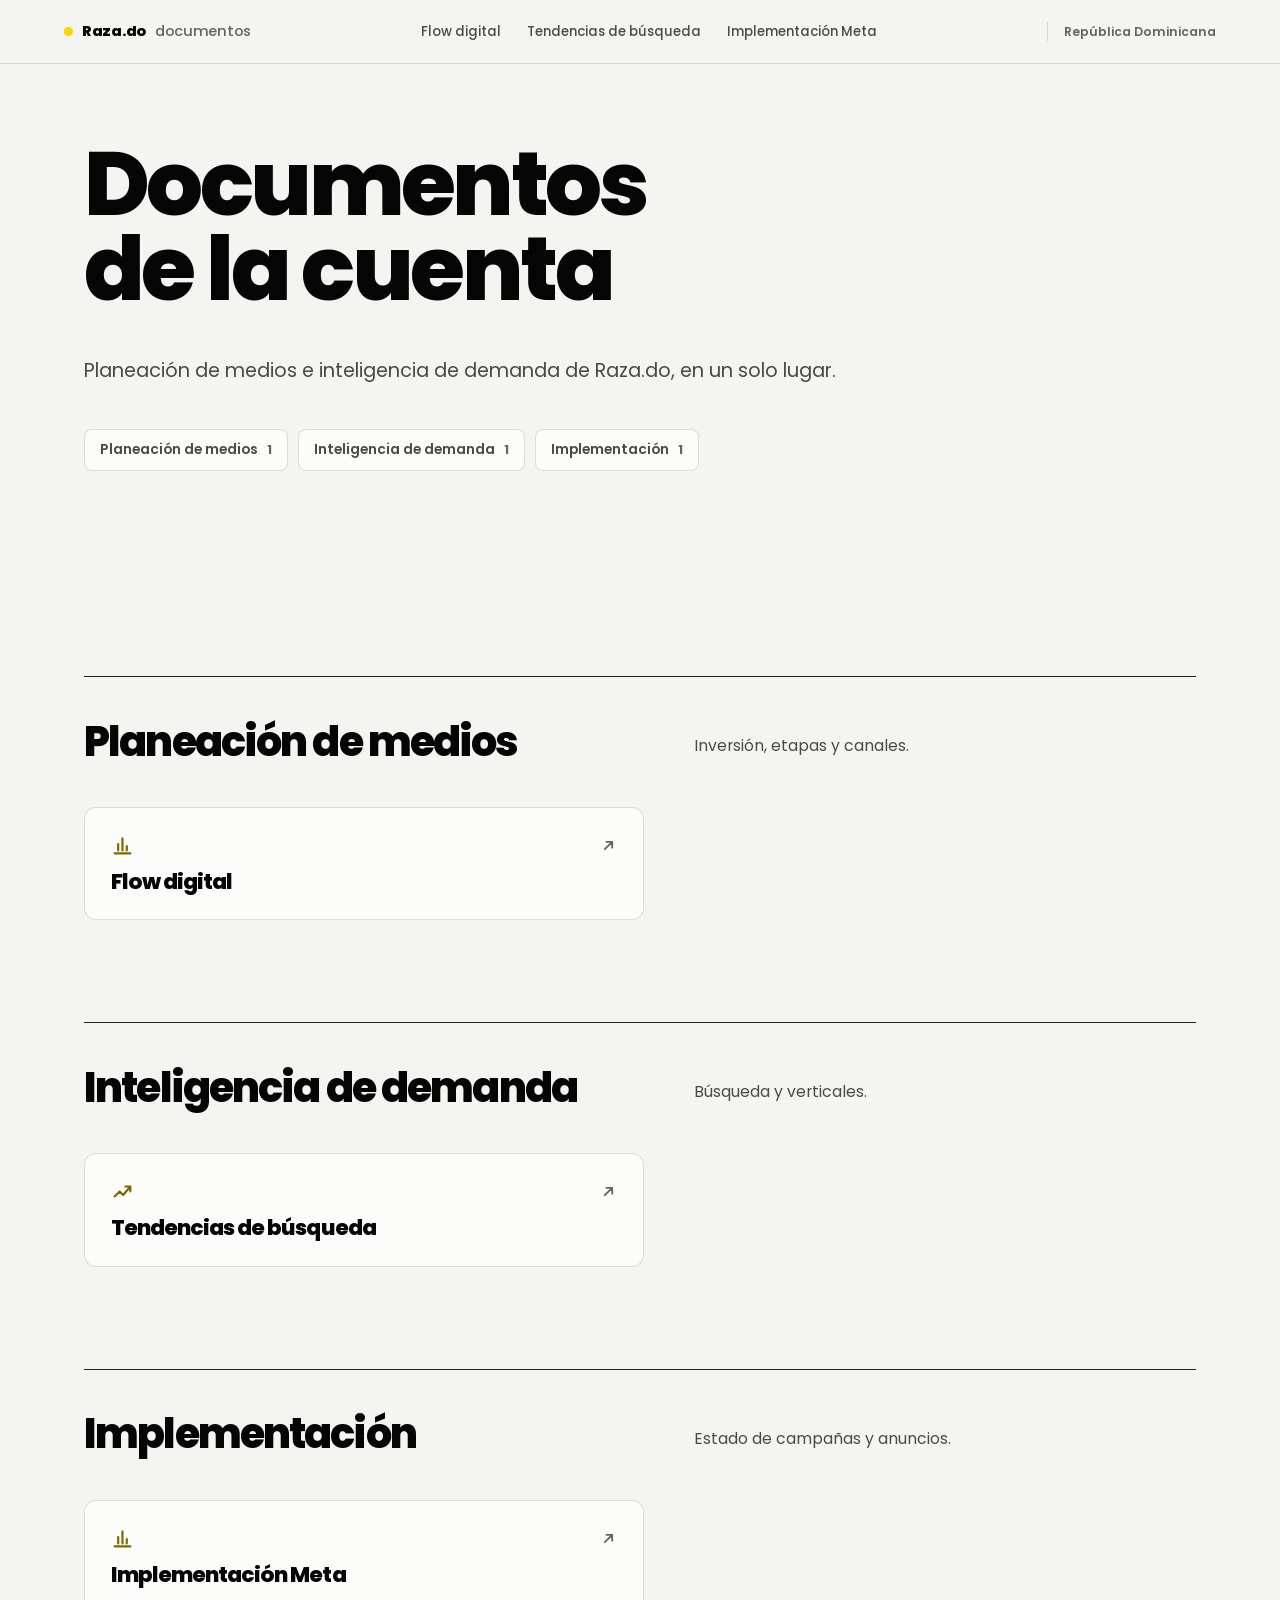
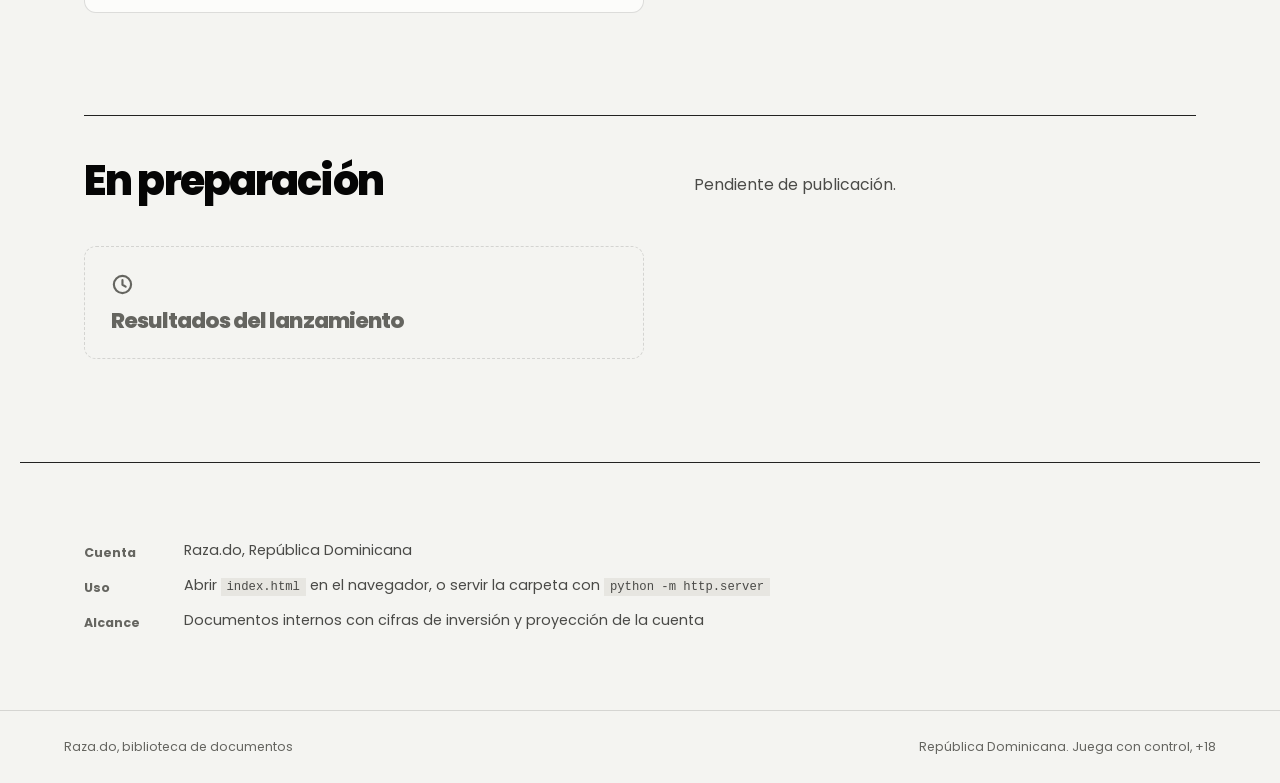
==== commit 90dbca95: "Agrega reporte de implementación de Meta Co-Authored-By: Claude Sonnet 5.5 <noreply@anthropic.com>" ====
--- a/index.html
+++ b/index.html
@@ -20,6 +20,7 @@
   <nav aria-label="Documentos">
     <a href="flow-digital.html">Flow digital</a>
     <a href="tendencias-busqueda.html">Tendencias de búsqueda</a>
+    <a href="implementacion-meta.html">Implementación Meta</a>
   </nav>
   <span class="stamp">República Dominicana</span>
 </header>
@@ -34,6 +35,7 @@
   <nav class="categorias" aria-label="Categorías de documentos">
     <a href="#planeacion">Planeación de medios <b>1</b></a>
     <a href="#demanda">Inteligencia de demanda <b>1</b></a>
+    <a href="#implementacion">Implementación <b>1</b></a>
   </nav>
 </section>
 
@@ -67,6 +69,23 @@
         <svg class="ico" aria-hidden="true"><use href="#i-abrir"></use></svg>
       </span>
       <h3>Tendencias de búsqueda</h3>
+    </a>
+  </div>
+</section>
+
+<section class="grupo wrap" id="implementacion">
+  <div class="grupo-head">
+    <h2>Implementación</h2>
+    <p>Estado de campañas y anuncios.</p>
+  </div>
+
+  <div class="shelf">
+    <a class="card card-breve" href="implementacion-meta.html">
+      <span class="card-top">
+        <svg class="ico ico-lg" aria-hidden="true"><use href="#i-grafico"></use></svg>
+        <svg class="ico" aria-hidden="true"><use href="#i-abrir"></use></svg>
+      </span>
+      <h3>Implementación Meta</h3>
     </a>
   </div>
 </section>
--- a/assets/css/adcom.css
+++ b/assets/css/adcom.css
@@ -197,7 +197,7 @@
 /* Suelo papel declarado a mano: hace falta para una franja clara dentro de un
    documento en tinta. Repite los valores de :root a propósito, porque una
    franja no puede depender de cuál sea el suelo de la página que la contiene. */
-[data-suelo="papel"],.section-light,.s-light{
+[data-suelo="papel"],[data-roles="papel"],.section-light,.s-light{
   --ground:#f4f4f1;
   --fg:#050505;
   --fg-secondary:#4a4a47;
@@ -247,7 +247,7 @@
 /* ========================== SUELO TINTA ===================================
    Los mismos roles, resueltos contra un suelo oscuro. Se activa con
    data-suelo="tinta" en el <html>. Nada más cambia. */
-[data-suelo="tinta"],.section-dark,.s-dark{
+[data-suelo="tinta"],[data-roles="tinta"],.section-dark,.s-dark{
   --ground:#050505;
   --fg:#f4f4f1;                 /* 18.5:1 · nunca #fff puro */
   --fg-secondary:#aaa9a4;       /* 8.7:1 · el mismo que usa el .slab de genius */
@@ -449,6 +449,19 @@
      · Dos franjas seguidas del mismo suelo son una sola franja.
      · El `.slab` es otra cosa: un momento invertido dentro de una franja, una
        vez por documento. No se usan los dos para lo mismo. */
+/* Declarar el suelo y PINTARLO son dos cosas distintas, y hacen falta las
+   dos por separado.
+
+   `data-suelo` hace las dos: es para una franja, que pinta su suelo de borde
+   a borde. `data-roles` solo declara: es para un panel que YA tiene su
+   propio fondo -- una tarjeta con un blanco translucido, una fila de tabla
+   con su tinte -- y que lo unico que necesita es que los roles de dentro
+   (--fg, --fg-muted, --rule) se resuelvan contra ese fondo y no contra el de
+   la pagina.
+
+   Sin esta distincion, marcar una tarjeta para arreglarle el texto le
+   repintaba el fondo. Medido: en una pasada sobre el corpus eso empeoro
+   quince documentos, uno de ellos en 167 defectos. */
 [data-suelo],.section-dark,.section-light,.s-dark,.s-light{
   background:var(--ground); color:var(--fg)
 }
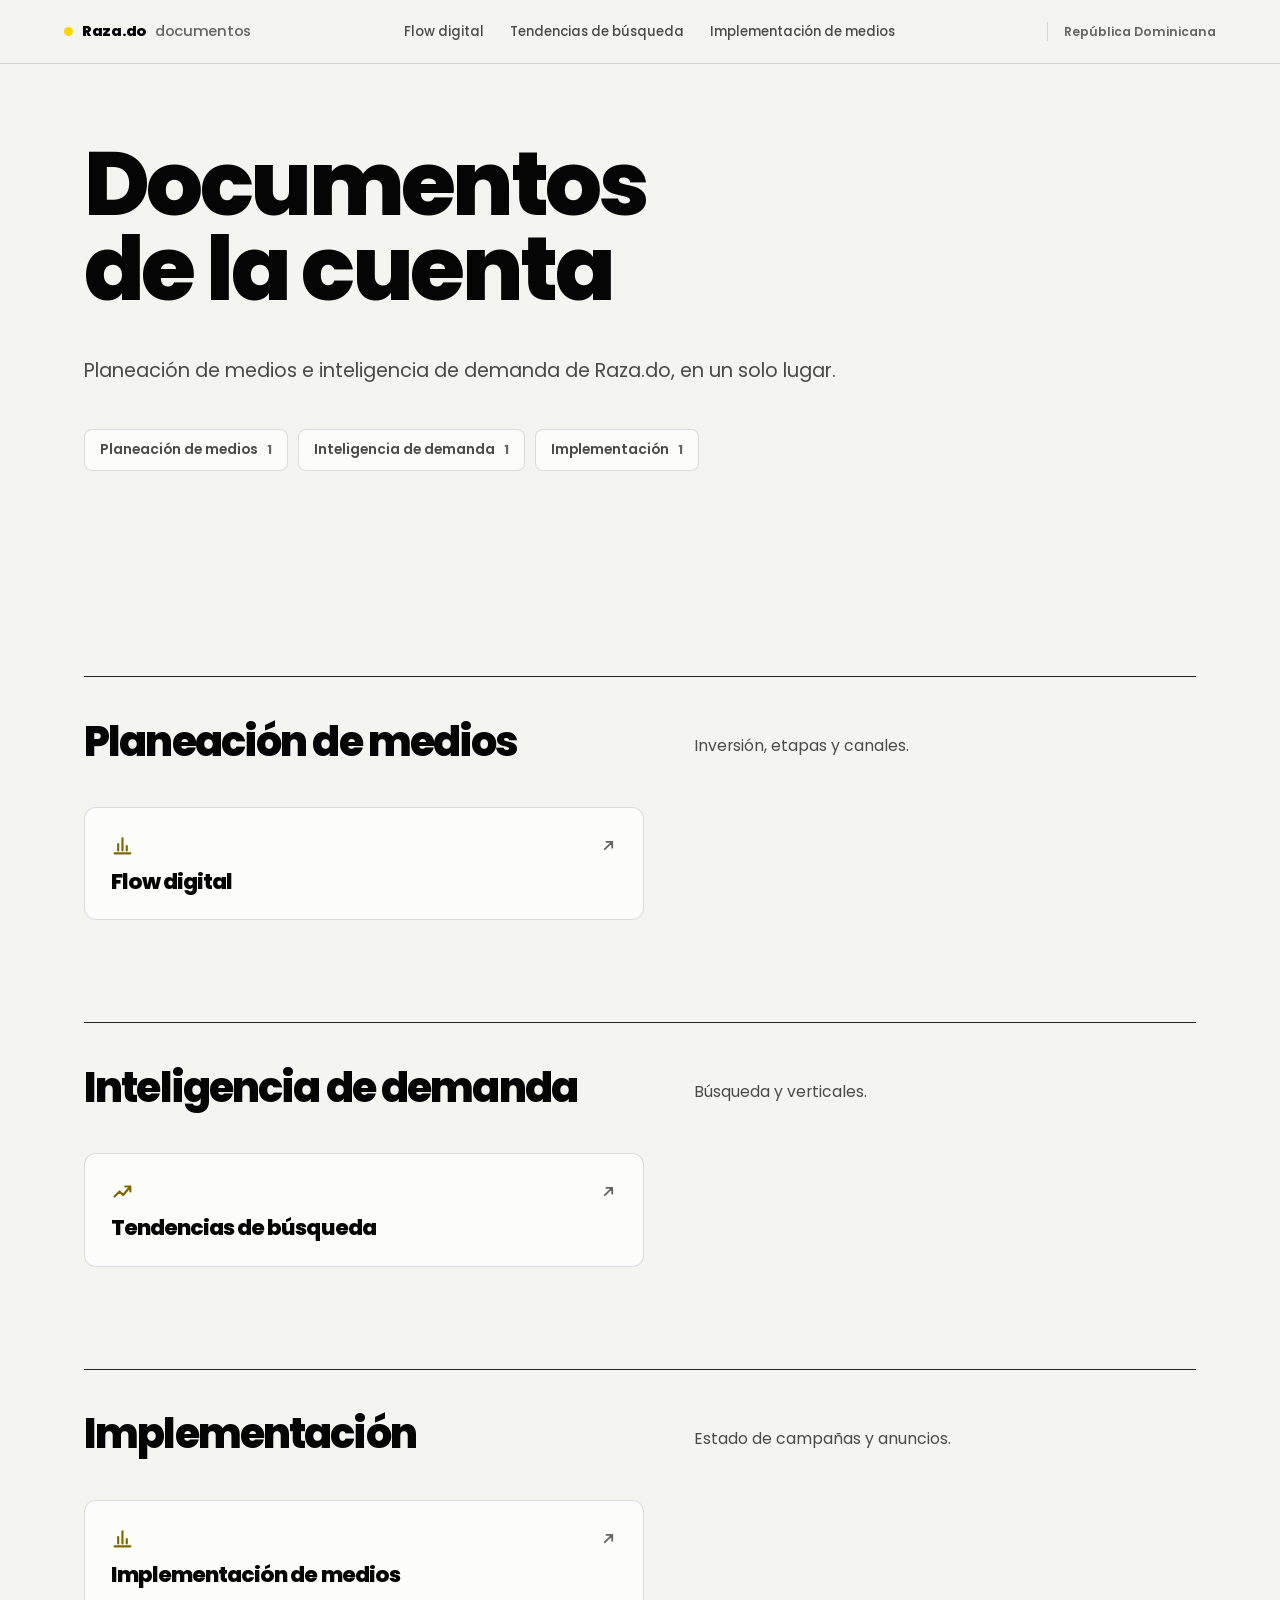
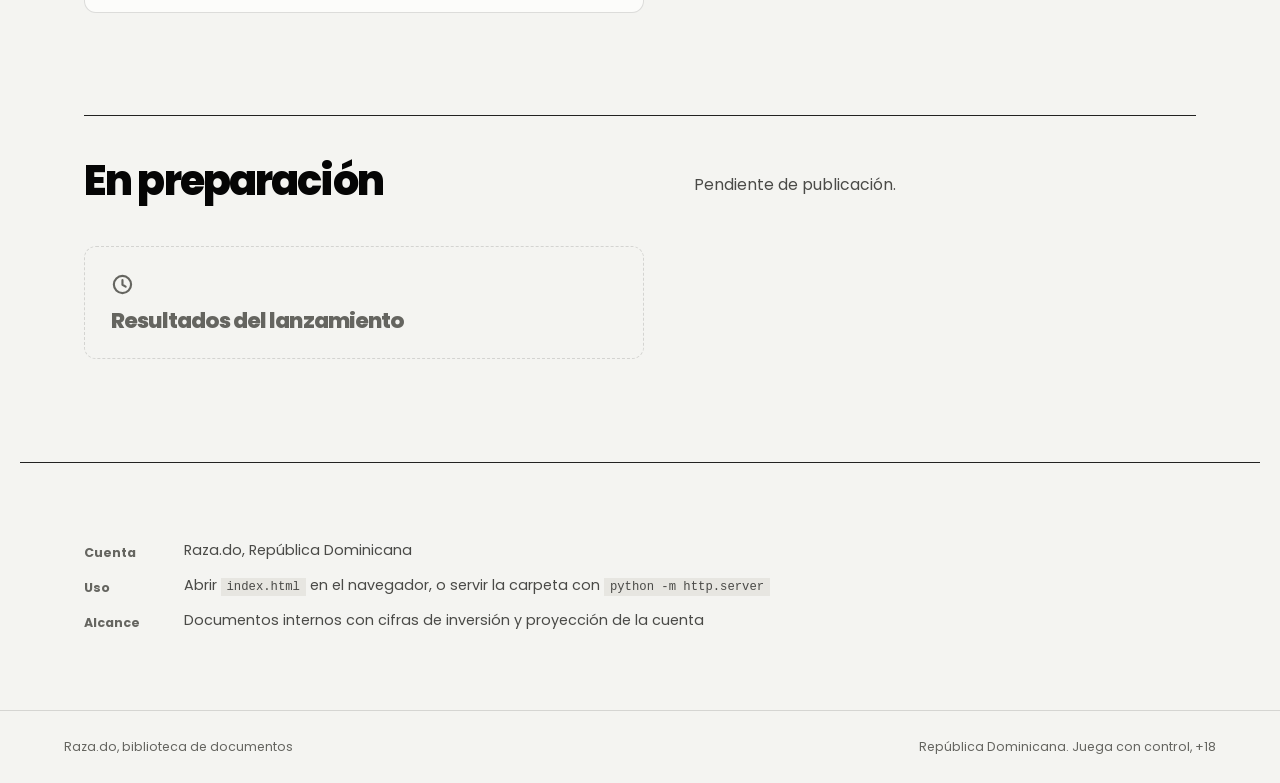
==== commit 2a2bd571: "Generaliza reporte a implementación de medios, solo cuenta principal Co-Authored-By: Claude Sonnet 5" ====
--- a/index.html
+++ b/index.html
@@ -20,7 +20,7 @@
   <nav aria-label="Documentos">
     <a href="flow-digital.html">Flow digital</a>
     <a href="tendencias-busqueda.html">Tendencias de búsqueda</a>
-    <a href="implementacion-meta.html">Implementación Meta</a>
+    <a href="implementacion-medios.html">Implementación de medios</a>
   </nav>
   <span class="stamp">República Dominicana</span>
 </header>
@@ -80,12 +80,12 @@
   </div>
 
   <div class="shelf">
-    <a class="card card-breve" href="implementacion-meta.html">
+    <a class="card card-breve" href="implementacion-medios.html">
       <span class="card-top">
         <svg class="ico ico-lg" aria-hidden="true"><use href="#i-grafico"></use></svg>
         <svg class="ico" aria-hidden="true"><use href="#i-abrir"></use></svg>
       </span>
-      <h3>Implementación Meta</h3>
+      <h3>Implementación de medios</h3>
     </a>
   </div>
 </section>
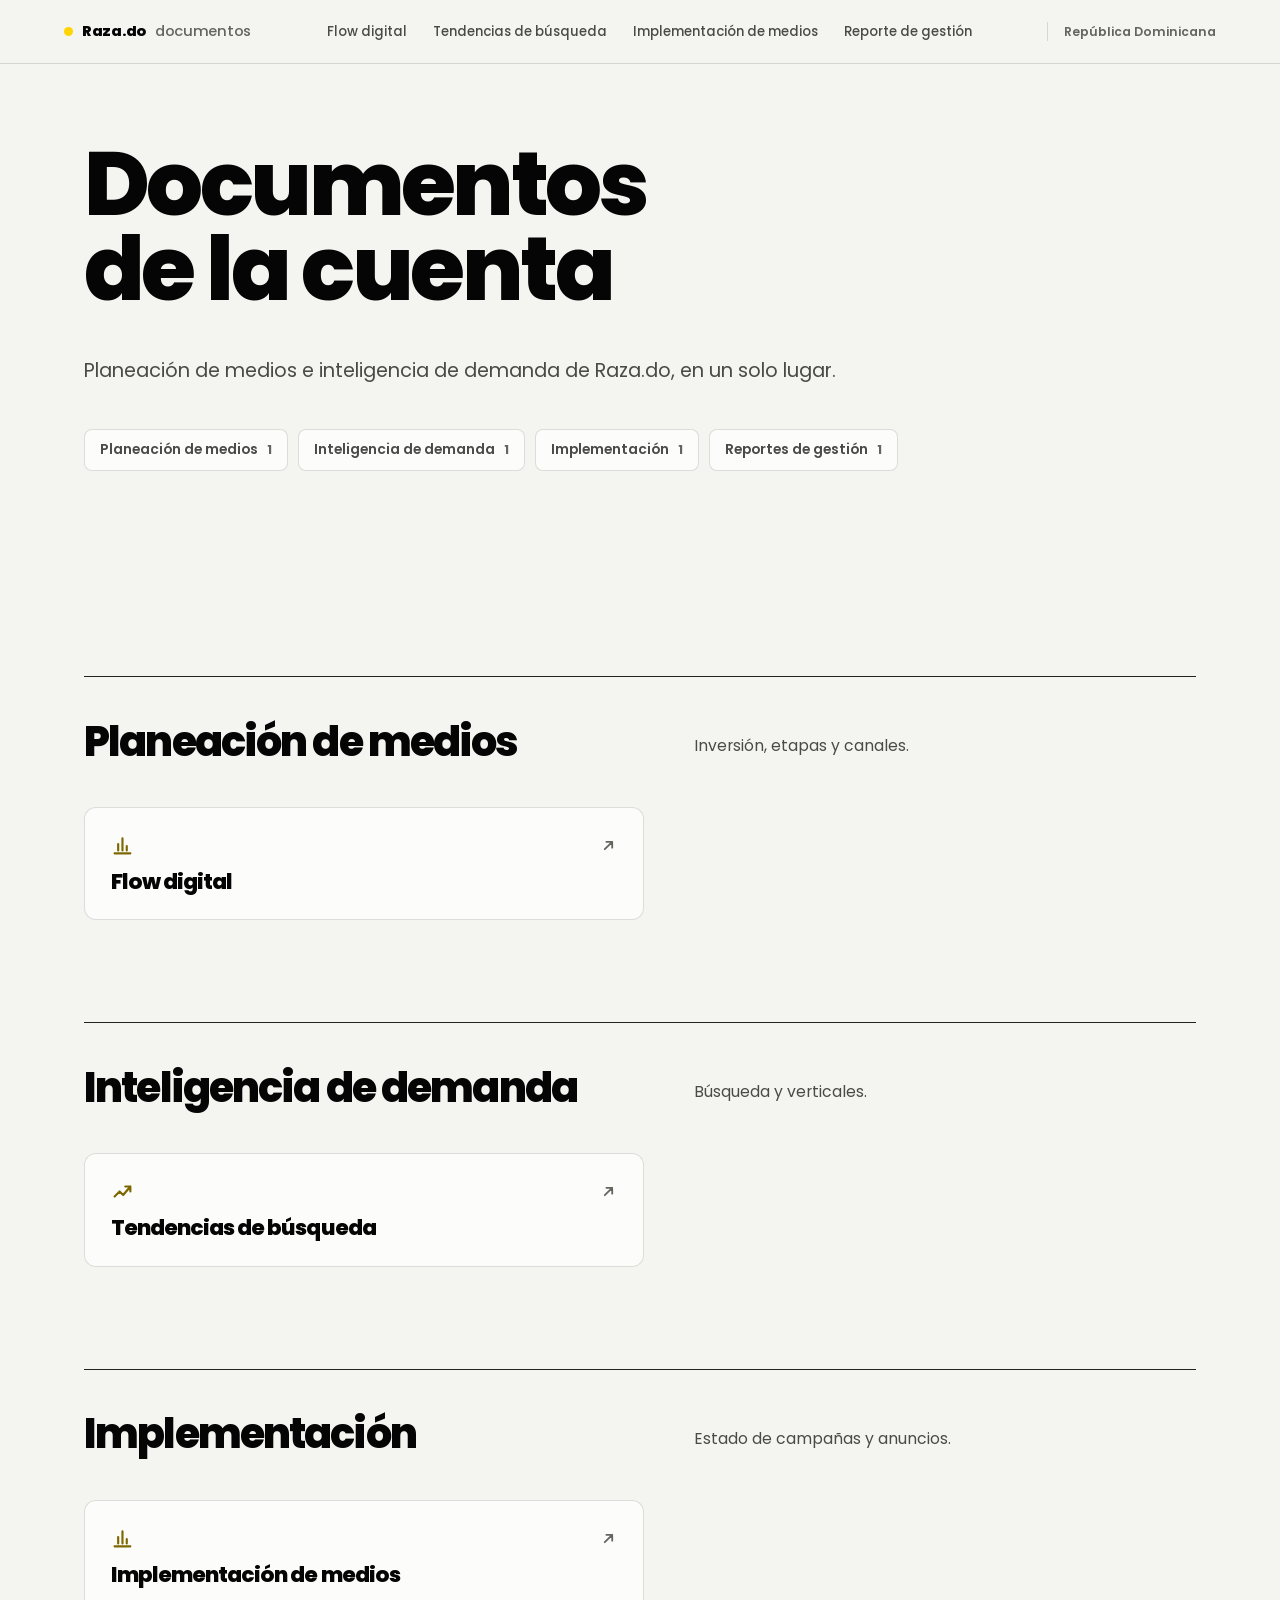
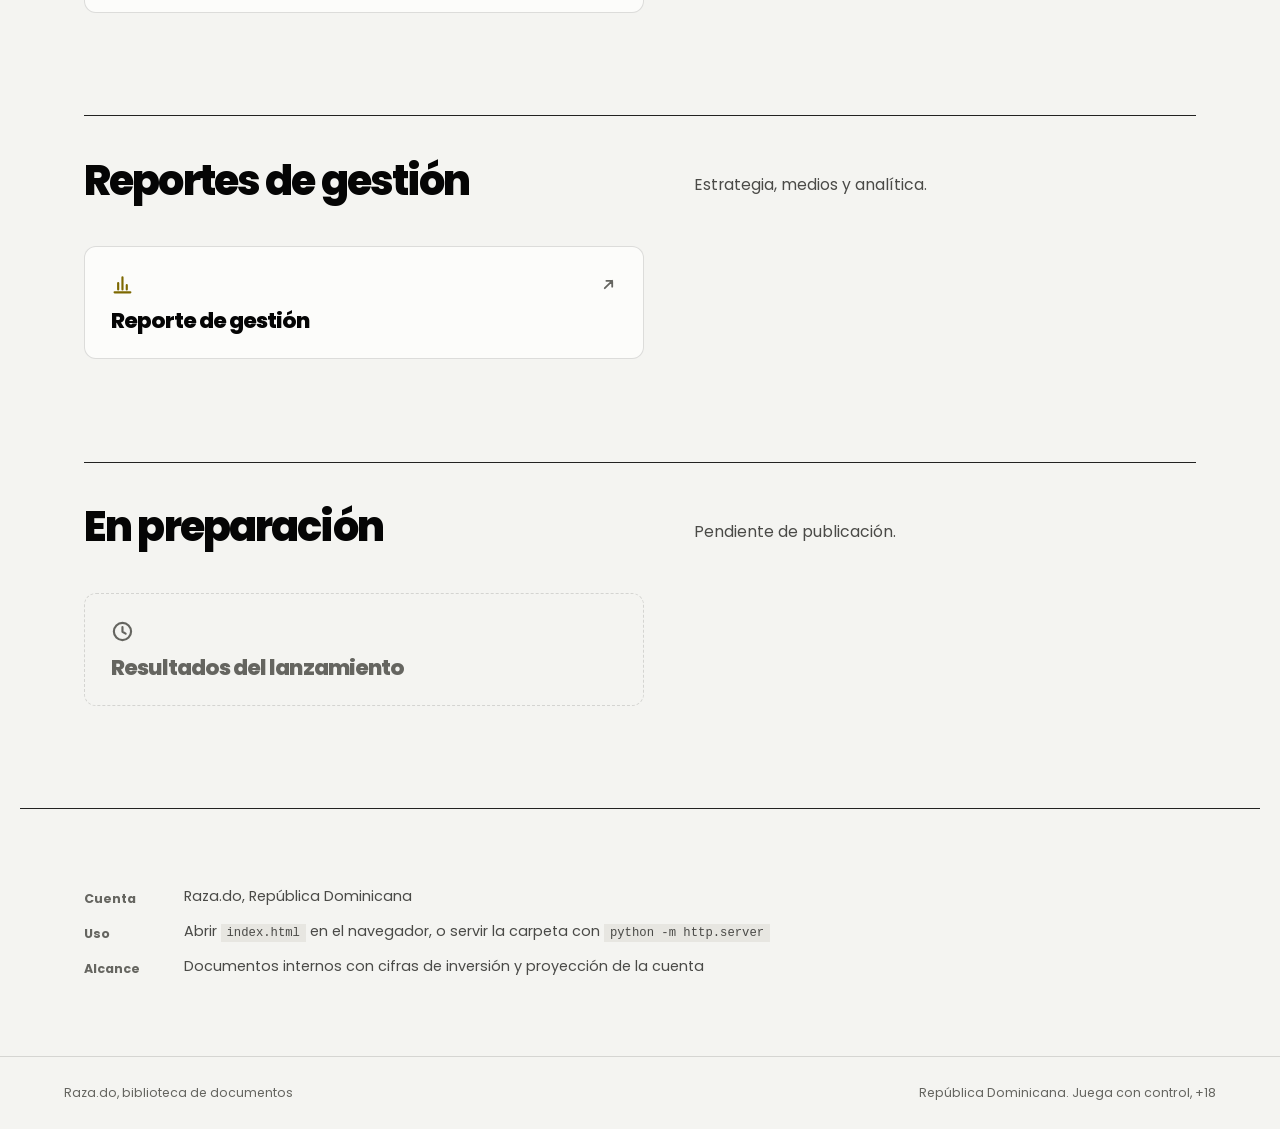
==== commit dc202c69: "Agrega reporte de gestión con planteamiento estratégico y medios implementados Resumen ejecutivo: fl" ====
--- a/index.html
+++ b/index.html
@@ -21,6 +21,7 @@
     <a href="flow-digital.html">Flow digital</a>
     <a href="tendencias-busqueda.html">Tendencias de búsqueda</a>
     <a href="implementacion-medios.html">Implementación de medios</a>
+    <a href="reporte-gestion.html">Reporte de gestión</a>
   </nav>
   <span class="stamp">República Dominicana</span>
 </header>
@@ -36,6 +37,7 @@
     <a href="#planeacion">Planeación de medios <b>1</b></a>
     <a href="#demanda">Inteligencia de demanda <b>1</b></a>
     <a href="#implementacion">Implementación <b>1</b></a>
+    <a href="#gestion">Reportes de gestión <b>1</b></a>
   </nav>
 </section>
 
@@ -90,6 +92,23 @@
   </div>
 </section>
 
+<section class="grupo wrap" id="gestion">
+  <div class="grupo-head">
+    <h2>Reportes de gestión</h2>
+    <p>Estrategia, medios y analítica.</p>
+  </div>
+
+  <div class="shelf">
+    <a class="card card-breve" href="reporte-gestion.html">
+      <span class="card-top">
+        <svg class="ico ico-lg" aria-hidden="true"><use href="#i-grafico"></use></svg>
+        <svg class="ico" aria-hidden="true"><use href="#i-abrir"></use></svg>
+      </span>
+      <h3>Reporte de gestión</h3>
+    </a>
+  </div>
+</section>
+
 <section class="grupo wrap" id="preparacion">
   <div class="grupo-head">
     <h2>En preparación</h2>
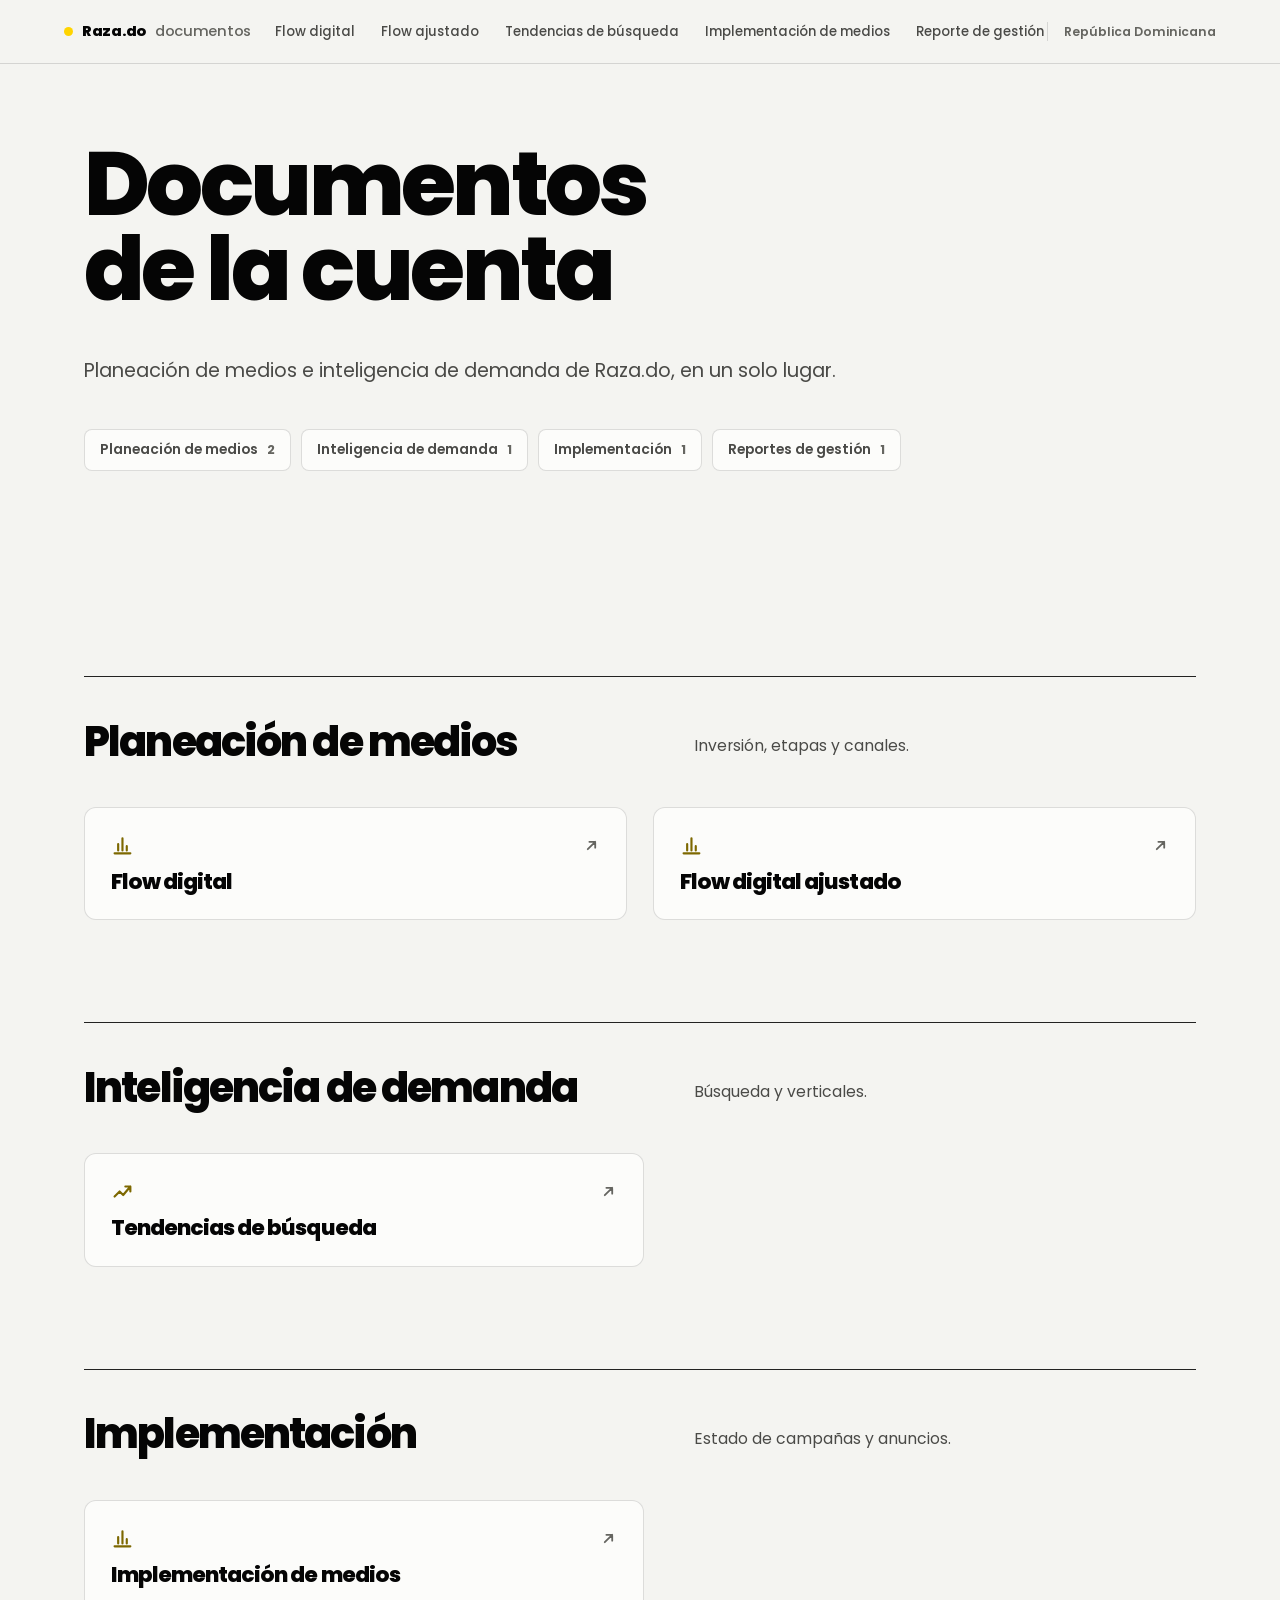
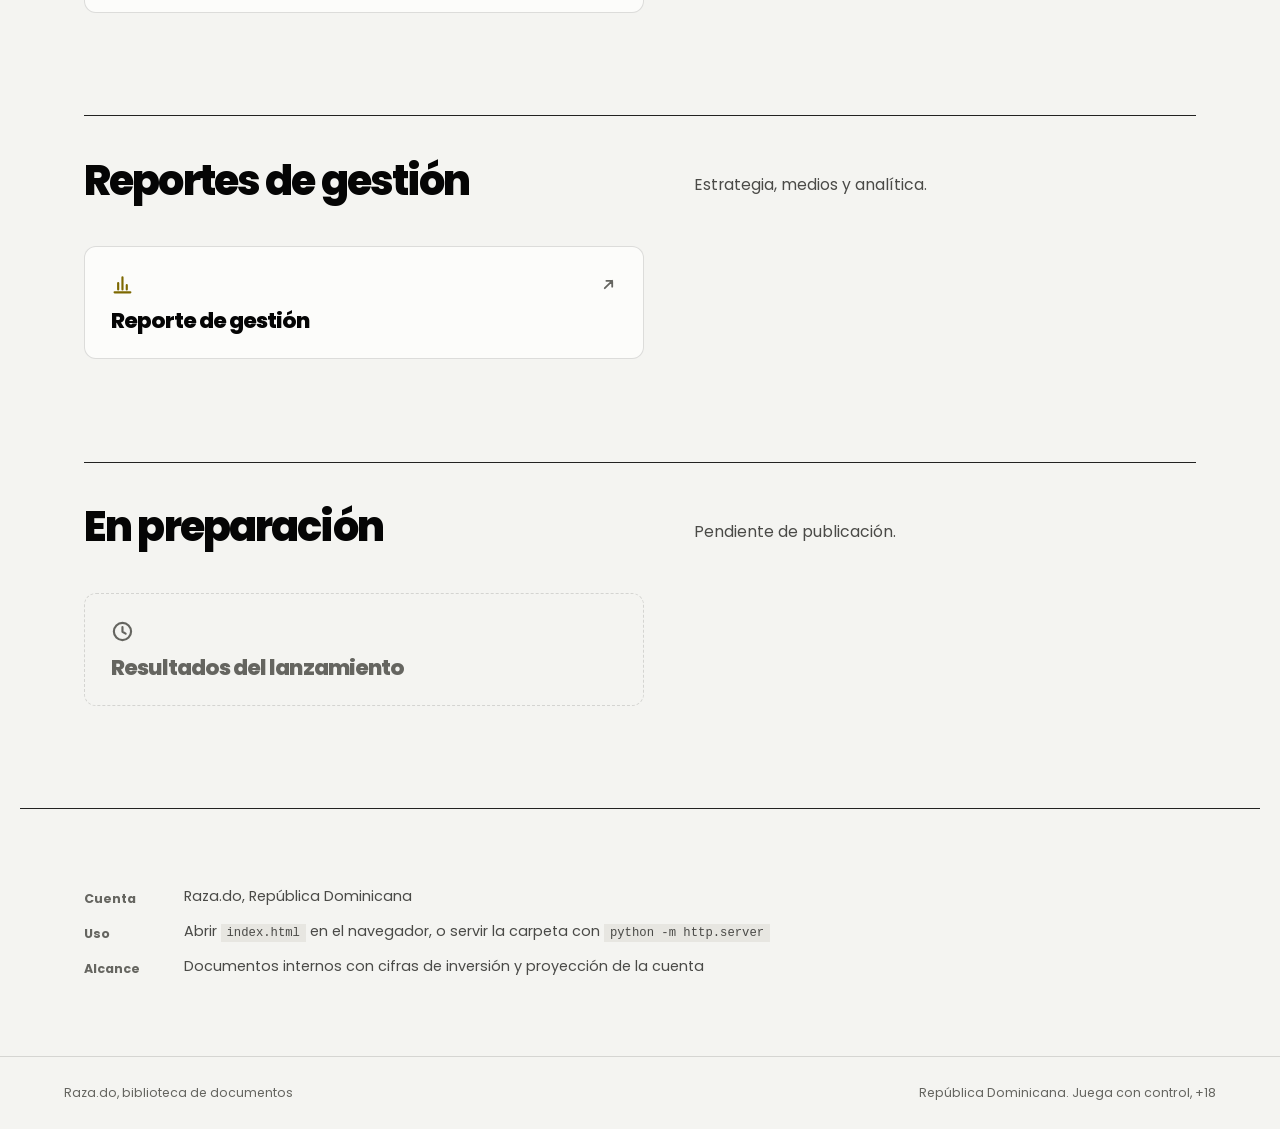
==== commit b1c97948: "Agrega capítulo 2 del flow digital ajustado al gasto real Reordena la inversión con lo gastado al 9 " ====
--- a/index.html
+++ b/index.html
@@ -19,6 +19,7 @@
   <a class="wordmark" href="index.html"><i></i>Raza.do <span>documentos</span></a>
   <nav aria-label="Documentos">
     <a href="flow-digital.html">Flow digital</a>
+    <a href="flow-digital-ajustado.html">Flow ajustado</a>
     <a href="tendencias-busqueda.html">Tendencias de búsqueda</a>
     <a href="implementacion-medios.html">Implementación de medios</a>
     <a href="reporte-gestion.html">Reporte de gestión</a>
@@ -34,7 +35,7 @@
   en un solo lugar.</p>
 
   <nav class="categorias" aria-label="Categorías de documentos">
-    <a href="#planeacion">Planeación de medios <b>1</b></a>
+    <a href="#planeacion">Planeación de medios <b>2</b></a>
     <a href="#demanda">Inteligencia de demanda <b>1</b></a>
     <a href="#implementacion">Implementación <b>1</b></a>
     <a href="#gestion">Reportes de gestión <b>1</b></a>
@@ -54,6 +55,13 @@
         <svg class="ico" aria-hidden="true"><use href="#i-abrir"></use></svg>
       </span>
       <h3>Flow digital</h3>
+    </a>
+    <a class="card card-breve" href="flow-digital-ajustado.html">
+      <span class="card-top">
+        <svg class="ico ico-lg" aria-hidden="true"><use href="#i-grafico"></use></svg>
+        <svg class="ico" aria-hidden="true"><use href="#i-abrir"></use></svg>
+      </span>
+      <h3>Flow digital ajustado</h3>
     </a>
   </div>
 </section>
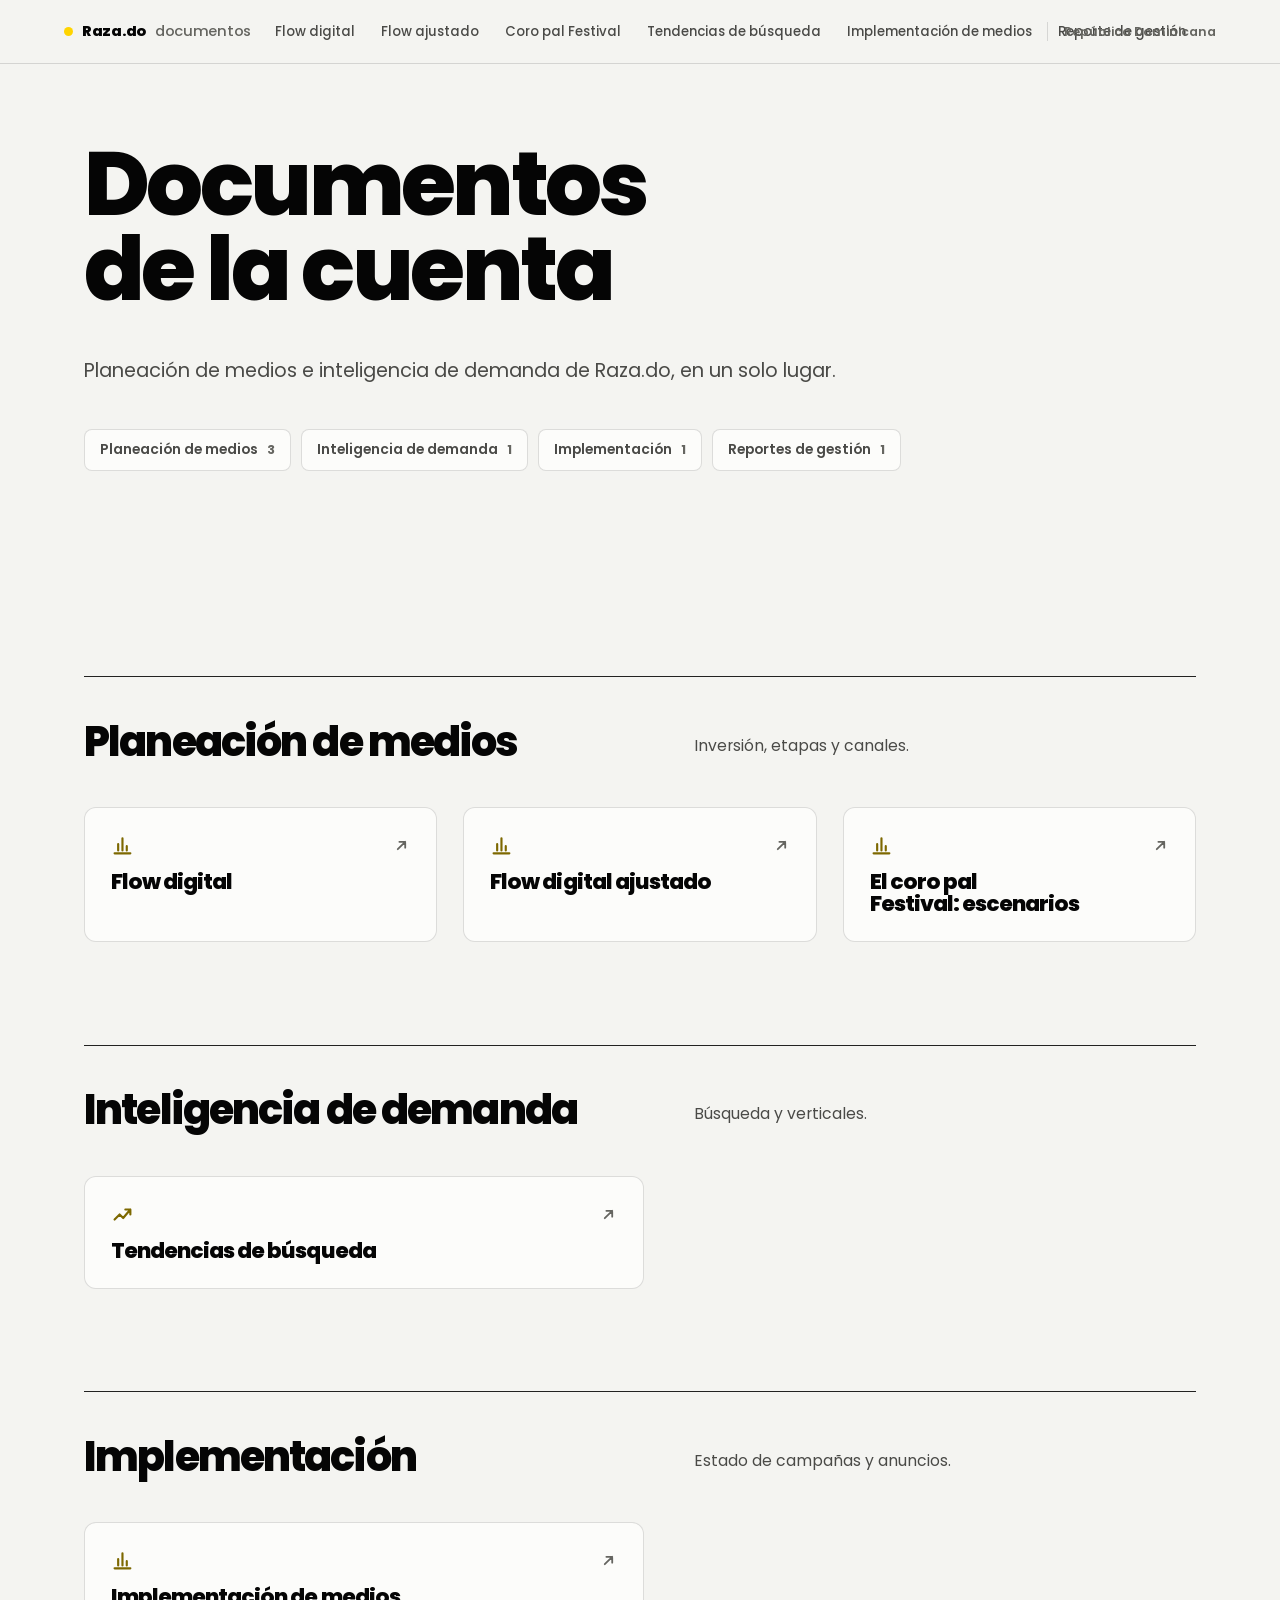
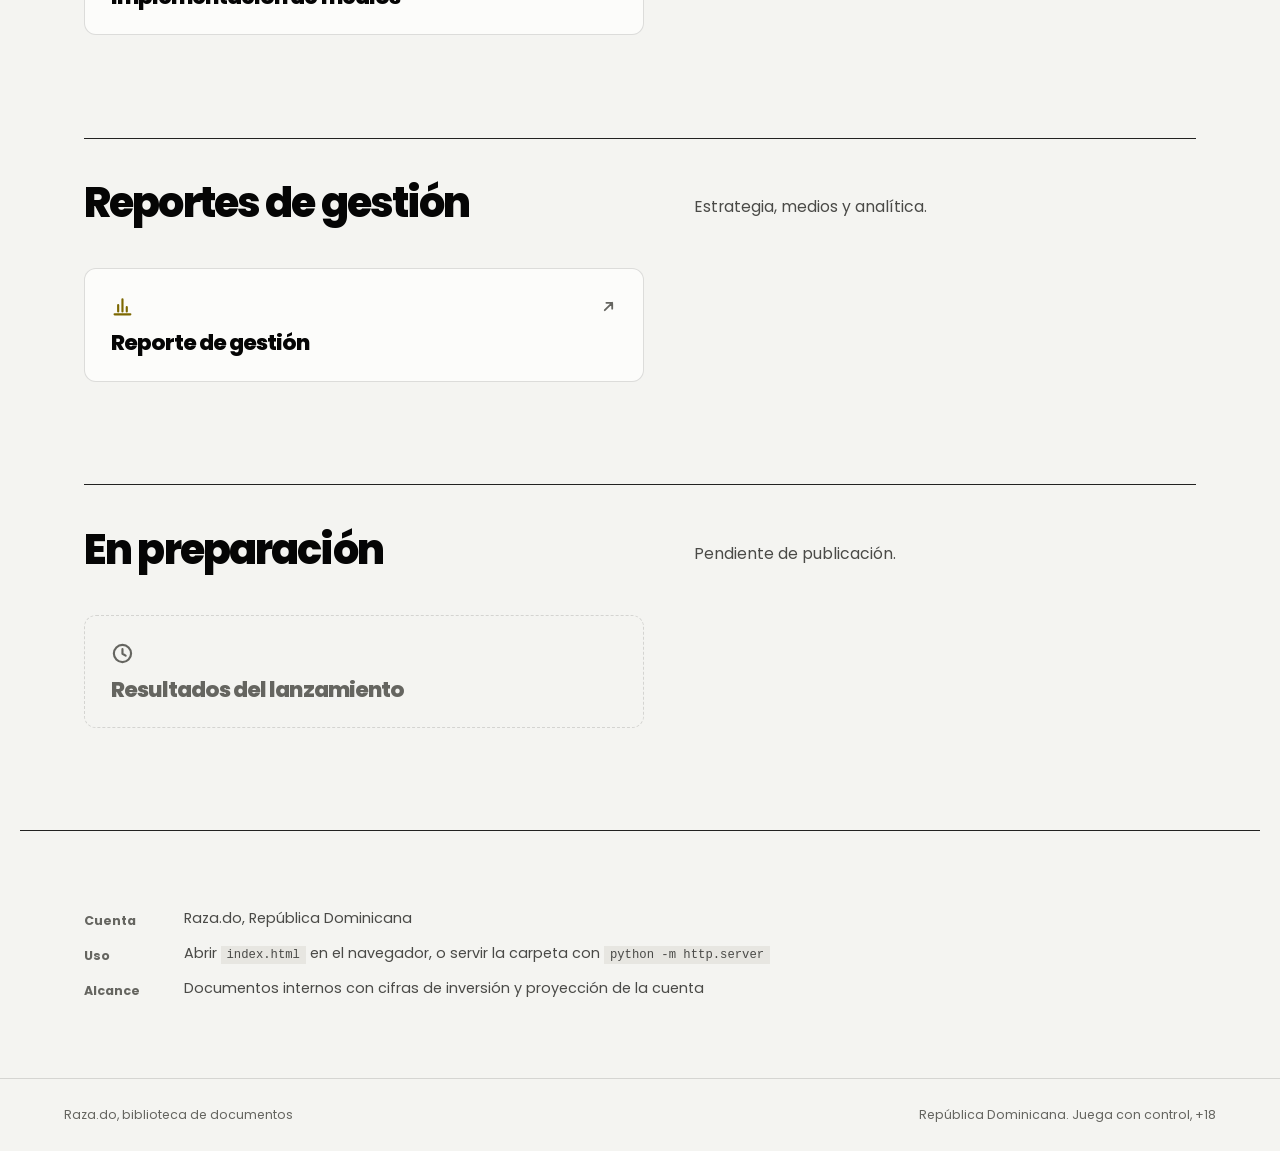
==== commit acf81bc6: "Agrega simulador de escenarios del coro pal Festival Tres lecturas de la inversión (proyección inici" ====
--- a/index.html
+++ b/index.html
@@ -20,6 +20,7 @@
   <nav aria-label="Documentos">
     <a href="flow-digital.html">Flow digital</a>
     <a href="flow-digital-ajustado.html">Flow ajustado</a>
+    <a href="coro-festival.html">Coro pal Festival</a>
     <a href="tendencias-busqueda.html">Tendencias de búsqueda</a>
     <a href="implementacion-medios.html">Implementación de medios</a>
     <a href="reporte-gestion.html">Reporte de gestión</a>
@@ -35,7 +36,7 @@
   en un solo lugar.</p>
 
   <nav class="categorias" aria-label="Categorías de documentos">
-    <a href="#planeacion">Planeación de medios <b>2</b></a>
+    <a href="#planeacion">Planeación de medios <b>3</b></a>
     <a href="#demanda">Inteligencia de demanda <b>1</b></a>
     <a href="#implementacion">Implementación <b>1</b></a>
     <a href="#gestion">Reportes de gestión <b>1</b></a>
@@ -62,6 +63,13 @@
         <svg class="ico" aria-hidden="true"><use href="#i-abrir"></use></svg>
       </span>
       <h3>Flow digital ajustado</h3>
+    </a>
+    <a class="card card-breve" href="coro-festival.html">
+      <span class="card-top">
+        <svg class="ico ico-lg" aria-hidden="true"><use href="#i-grafico"></use></svg>
+        <svg class="ico" aria-hidden="true"><use href="#i-abrir"></use></svg>
+      </span>
+      <h3>El coro pal Festival: escenarios</h3>
     </a>
   </div>
 </section>
